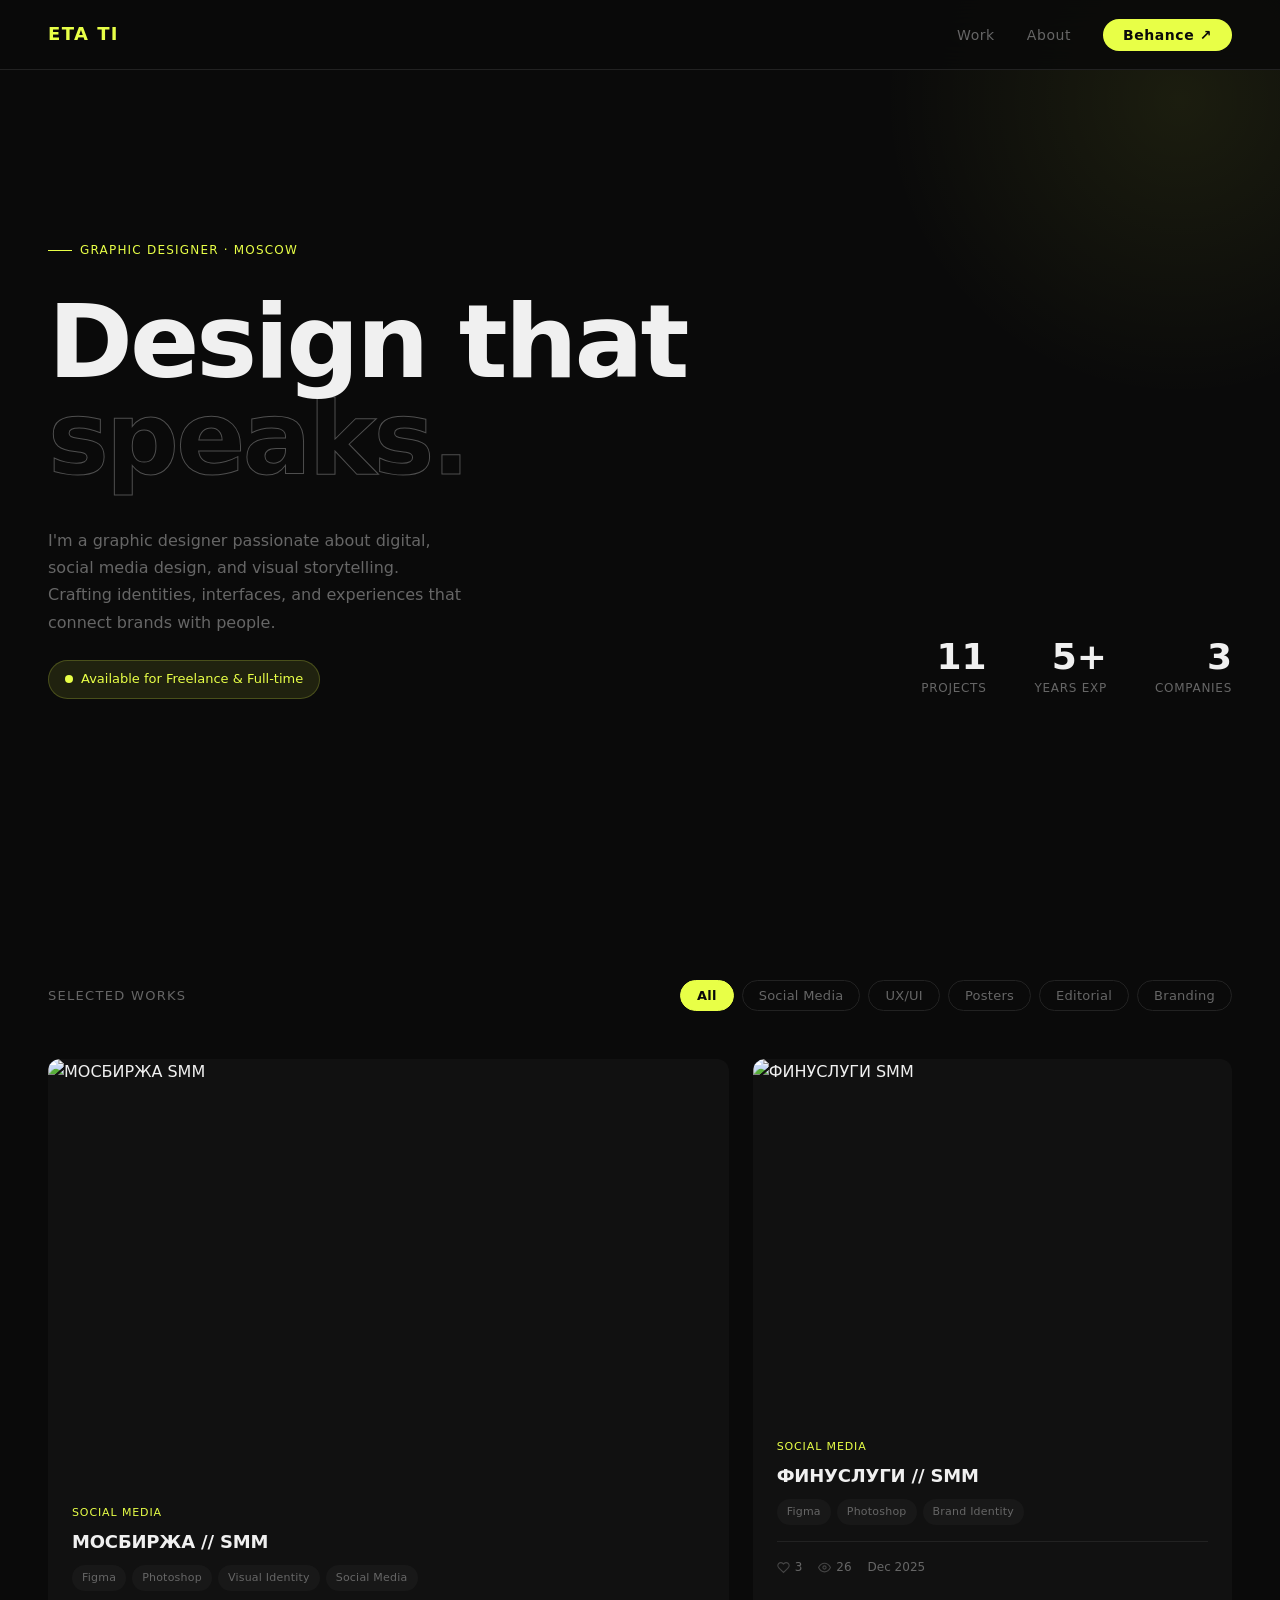
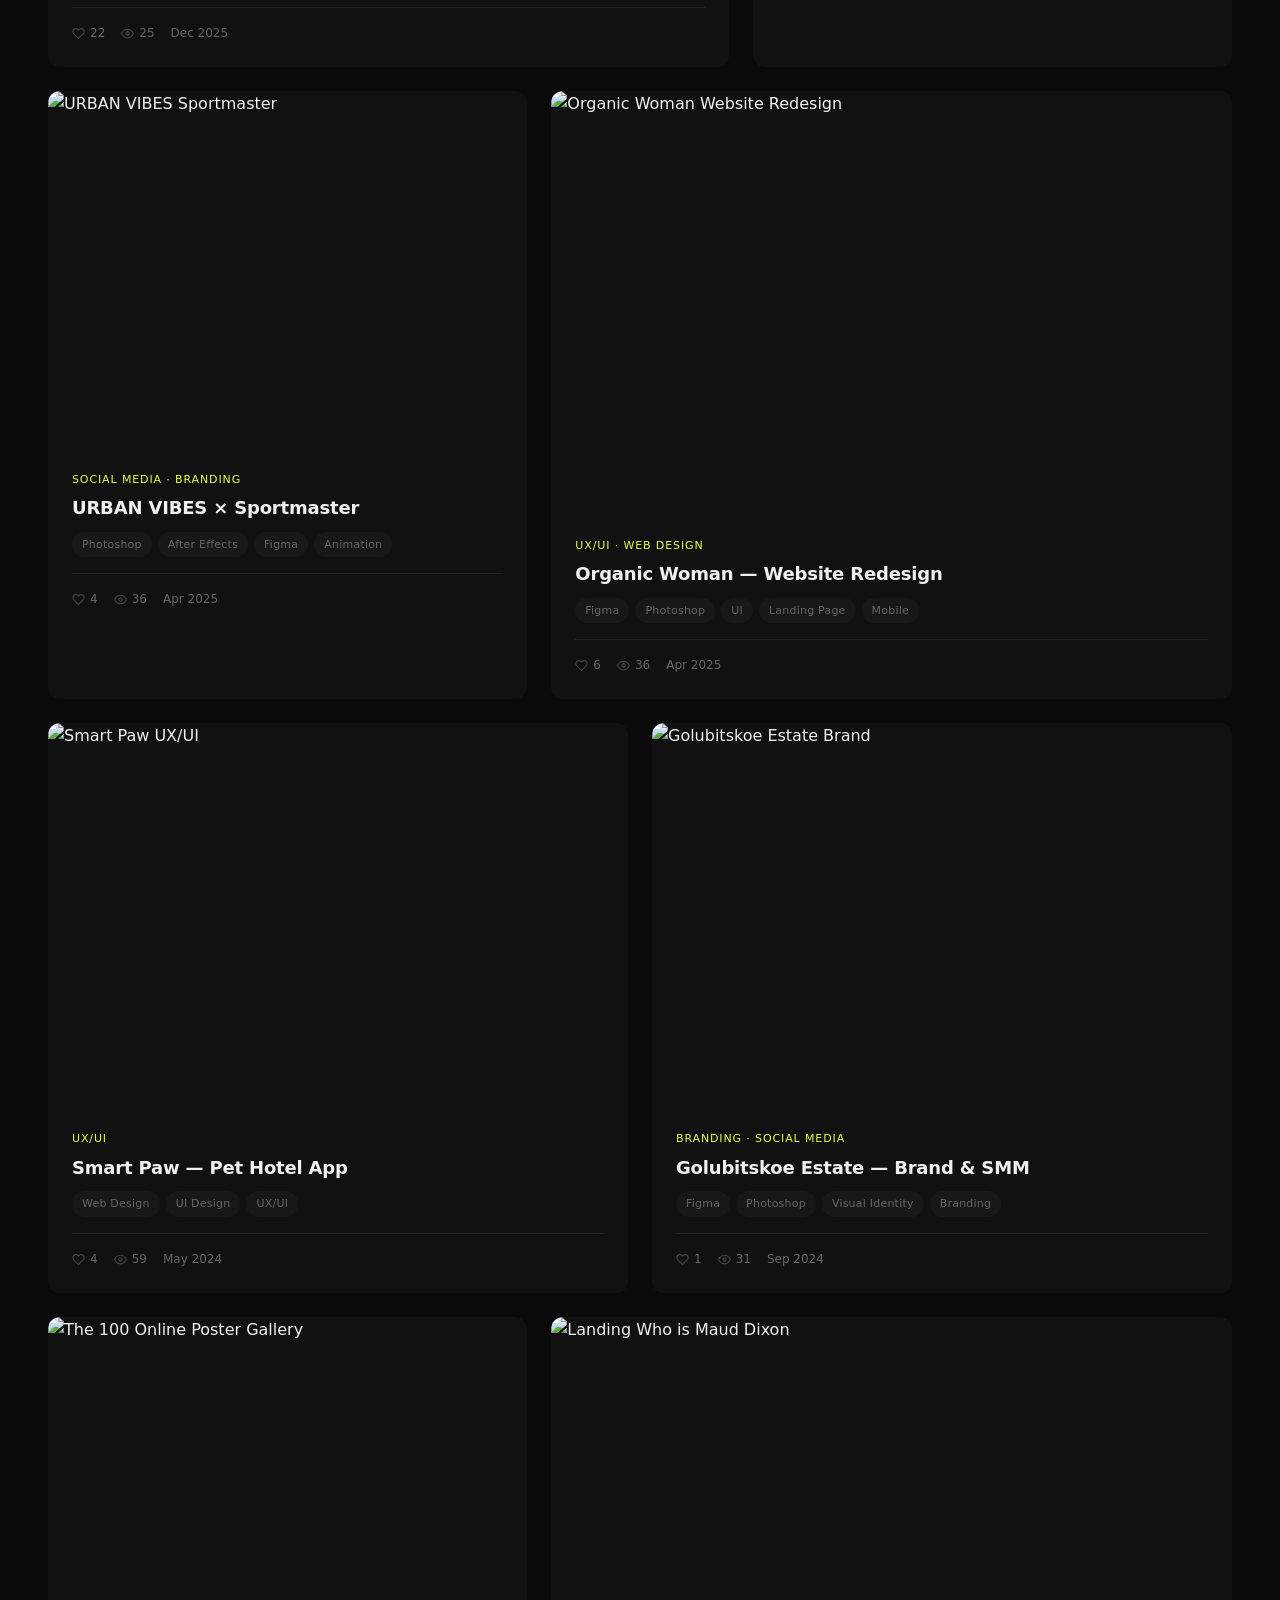
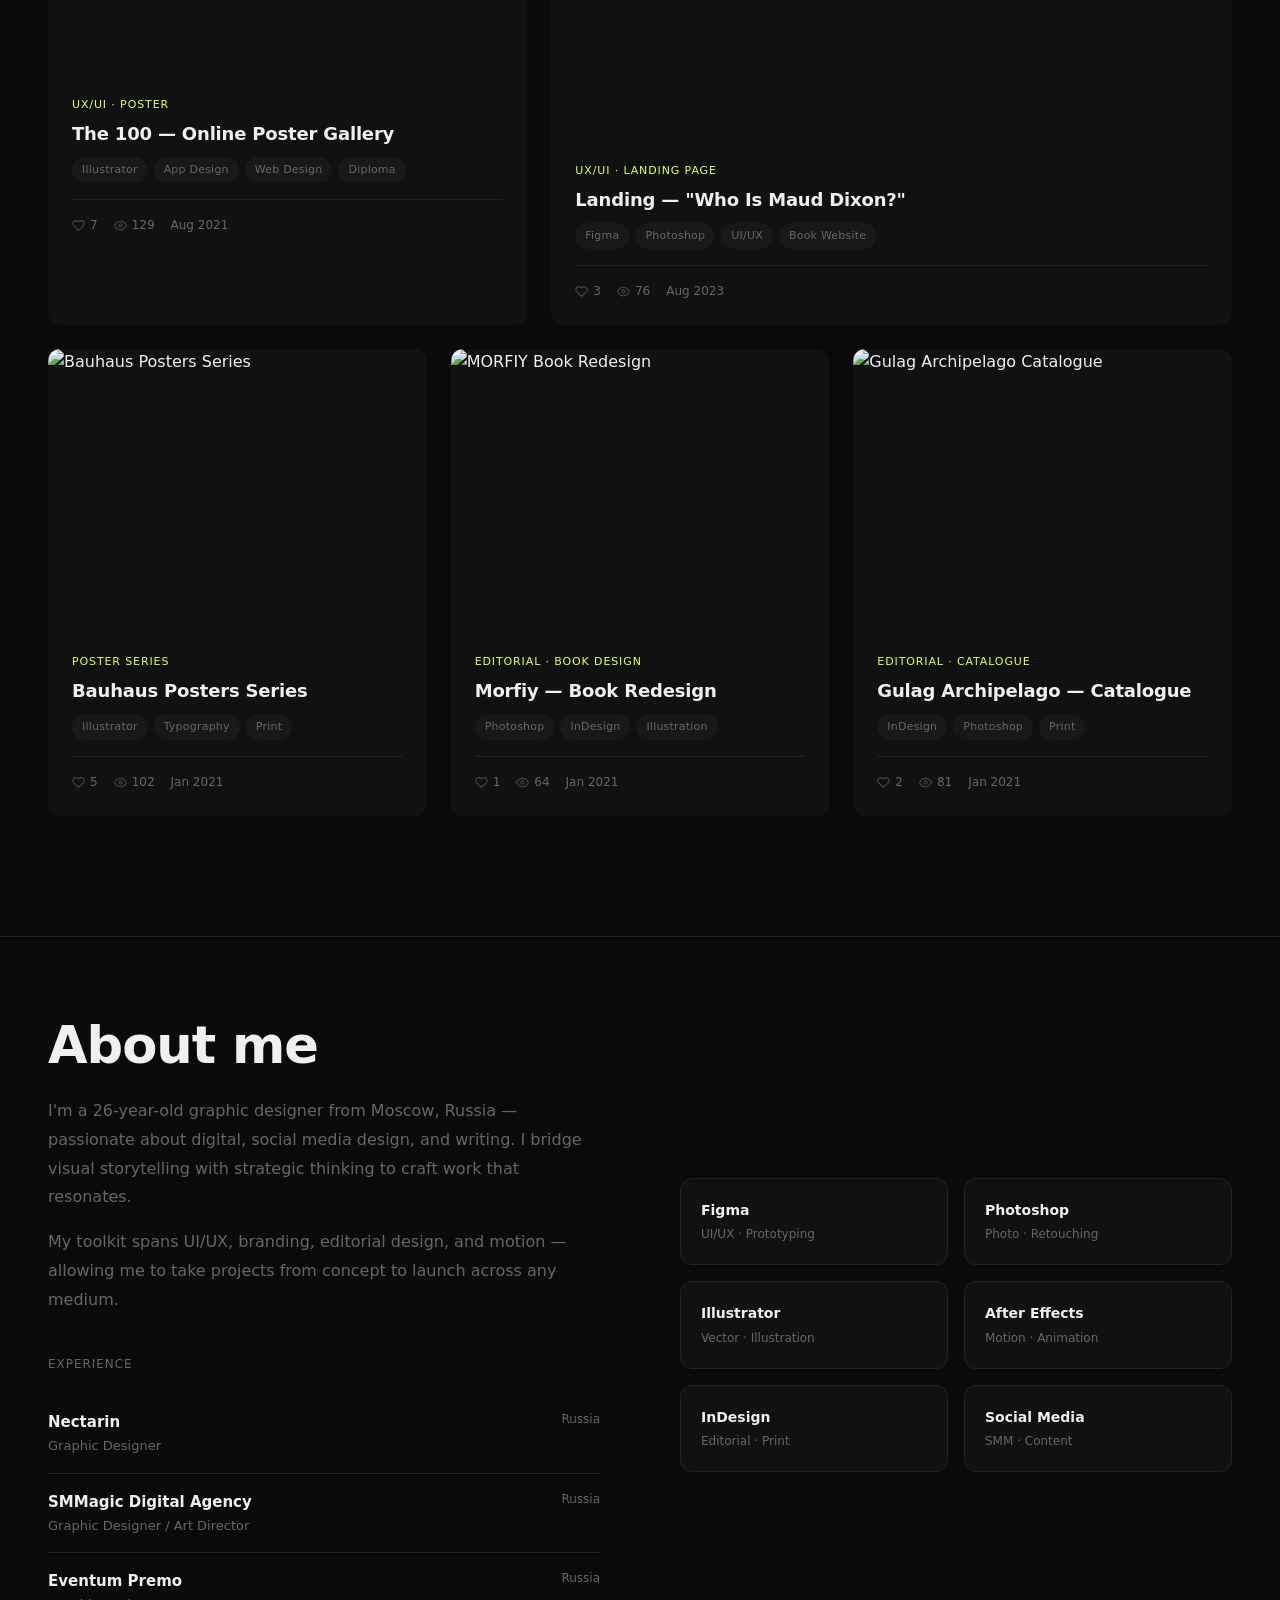
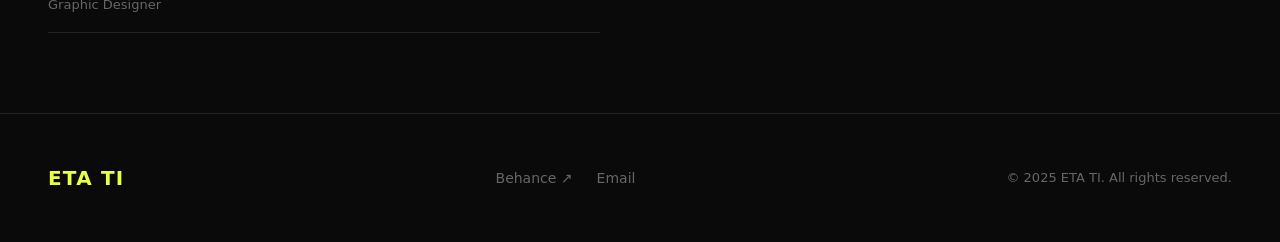
==== index.html @ d4fc0f7c "done" ====
<!DOCTYPE html>
<html lang="en">
<head>
  <meta charset="UTF-8" />
  <meta name="viewport" content="width=device-width, initial-scale=1.0" />
  <title>ETA TI — Graphic Designer</title>
  <style>
    *, *::before, *::after { box-sizing: border-box; margin: 0; padding: 0; }

    :root {
      --bg: #0a0a0a;
      --surface: #111111;
      --surface2: #181818;
      --border: #222222;
      --accent: #e8ff47;
      --text: #f0f0f0;
      --muted: #666666;
      --radius: 12px;
      --gap: 24px;
    }

    html { scroll-behavior: smooth; }

    body {
      background: var(--bg);
      color: var(--text);
      font-family: 'Inter', system-ui, -apple-system, sans-serif;
      line-height: 1.6;
      overflow-x: hidden;
    }

    /* ── NAV ── */
    nav {
      position: fixed;
      top: 0; left: 0; right: 0;
      z-index: 100;
      display: flex;
      align-items: center;
      justify-content: space-between;
      padding: 20px 48px;
      background: rgba(10, 10, 10, 0.85);
      backdrop-filter: blur(16px);
      border-bottom: 1px solid var(--border);
    }

    .nav-logo {
      font-size: 18px;
      font-weight: 700;
      letter-spacing: 0.08em;
      color: var(--accent);
      text-decoration: none;
    }

    .nav-links {
      display: flex;
      gap: 32px;
      list-style: none;
    }

    .nav-links a {
      color: var(--muted);
      text-decoration: none;
      font-size: 14px;
      letter-spacing: 0.04em;
      transition: color 0.2s;
    }
    .nav-links a:hover { color: var(--text); }

    .nav-cta {
      background: var(--accent);
      color: #0a0a0a !important;
      padding: 8px 20px;
      border-radius: 100px;
      font-weight: 600 !important;
    }
    .nav-cta:hover { opacity: 0.85; }

    /* ── HERO ── */
    .hero {
      min-height: 100vh;
      display: flex;
      flex-direction: column;
      justify-content: center;
      padding: 120px 48px 80px;
      position: relative;
      overflow: hidden;
    }

    .hero::before {
      content: '';
      position: absolute;
      top: -200px; right: -200px;
      width: 600px; height: 600px;
      background: radial-gradient(circle, rgba(232,255,71,0.08) 0%, transparent 70%);
      pointer-events: none;
    }

    .hero-tag {
      display: inline-flex;
      align-items: center;
      gap: 8px;
      font-size: 12px;
      letter-spacing: 0.1em;
      text-transform: uppercase;
      color: var(--accent);
      margin-bottom: 32px;
    }

    .hero-tag::before {
      content: '';
      display: block;
      width: 24px; height: 1px;
      background: var(--accent);
    }

    .hero h1 {
      font-size: clamp(56px, 8vw, 120px);
      font-weight: 800;
      line-height: 0.95;
      letter-spacing: -0.03em;
      max-width: 900px;
      margin-bottom: 40px;
    }

    .hero h1 em {
      font-style: normal;
      color: transparent;
      -webkit-text-stroke: 1px rgba(240,240,240,0.3);
    }

    .hero-bottom {
      display: flex;
      align-items: flex-end;
      justify-content: space-between;
      gap: 40px;
      flex-wrap: wrap;
    }

    .hero-bio {
      max-width: 420px;
      color: var(--muted);
      font-size: 16px;
      line-height: 1.7;
    }

    .hero-stats {
      display: flex;
      gap: 48px;
    }

    .stat {
      text-align: right;
    }

    .stat-number {
      font-size: 36px;
      font-weight: 700;
      color: var(--text);
      line-height: 1;
    }

    .stat-label {
      font-size: 12px;
      letter-spacing: 0.06em;
      color: var(--muted);
      text-transform: uppercase;
      margin-top: 4px;
    }

    .available-badge {
      display: inline-flex;
      align-items: center;
      gap: 8px;
      background: rgba(232,255,71,0.1);
      border: 1px solid rgba(232,255,71,0.2);
      color: var(--accent);
      font-size: 13px;
      padding: 8px 16px;
      border-radius: 100px;
      margin-top: 24px;
    }

    .available-badge::before {
      content: '';
      display: block;
      width: 8px; height: 8px;
      border-radius: 50%;
      background: var(--accent);
      animation: pulse 2s ease-in-out infinite;
    }

    @keyframes pulse {
      0%, 100% { opacity: 1; transform: scale(1); }
      50% { opacity: 0.5; transform: scale(0.8); }
    }

    /* ── WORK SECTION ── */
    .work {
      padding: 80px 48px 120px;
    }

    .section-header {
      display: flex;
      align-items: baseline;
      justify-content: space-between;
      margin-bottom: 48px;
      gap: 24px;
      flex-wrap: wrap;
    }

    .section-title {
      font-size: 13px;
      letter-spacing: 0.1em;
      text-transform: uppercase;
      color: var(--muted);
    }

    /* ── FILTERS ── */
    .filters {
      display: flex;
      gap: 8px;
      flex-wrap: wrap;
    }

    .filter-btn {
      background: none;
      border: 1px solid var(--border);
      color: var(--muted);
      font-size: 13px;
      padding: 7px 16px;
      border-radius: 100px;
      cursor: pointer;
      transition: all 0.2s;
      font-family: inherit;
      letter-spacing: 0.02em;
    }

    .filter-btn:hover {
      border-color: var(--text);
      color: var(--text);
    }

    .filter-btn.active {
      background: var(--accent);
      border-color: var(--accent);
      color: #0a0a0a;
      font-weight: 600;
    }

    /* ── GRID ── */
    .grid {
      display: grid;
      grid-template-columns: repeat(12, 1fr);
      gap: var(--gap);
    }

    .card {
      position: relative;
      border-radius: var(--radius);
      overflow: hidden;
      background: var(--surface);
      cursor: pointer;
      transition: transform 0.3s cubic-bezier(0.34, 1.56, 0.64, 1),
                  opacity 0.3s ease;
    }

    .card.hidden {
      display: none;
    }

    .card:hover { transform: translateY(-4px); }

    /* layout sizes */
    .card.large  { grid-column: span 7; }
    .card.medium { grid-column: span 5; }
    .card.half   { grid-column: span 6; }
    .card.third  { grid-column: span 4; }

    .card-image {
      position: relative;
      overflow: hidden;
      aspect-ratio: 4/3;
    }

    .card.large .card-image  { aspect-ratio: 16/10; }
    .card.medium .card-image { aspect-ratio: 4/3; }
    .card.half .card-image   { aspect-ratio: 3/2; }

    .card-image img {
      width: 100%;
      height: 100%;
      object-fit: cover;
      transition: transform 0.6s cubic-bezier(0.25, 0.46, 0.45, 0.94);
      display: block;
    }

    .card:hover .card-image img { transform: scale(1.05); }

    .card-overlay {
      position: absolute;
      inset: 0;
      background: linear-gradient(to top, rgba(0,0,0,0.85) 0%, transparent 60%);
      opacity: 0;
      transition: opacity 0.3s;
      display: flex;
      align-items: flex-end;
      padding: 24px;
    }

    .card:hover .card-overlay { opacity: 1; }

    .overlay-link {
      display: inline-flex;
      align-items: center;
      gap: 8px;
      background: var(--accent);
      color: #0a0a0a;
      font-size: 13px;
      font-weight: 600;
      padding: 10px 20px;
      border-radius: 100px;
      text-decoration: none;
      transition: transform 0.2s;
    }

    .overlay-link:hover { transform: scale(1.05); }

    .overlay-link svg {
      width: 14px; height: 14px;
    }

    .card-body {
      padding: 20px 24px 24px;
    }

    .card-category {
      font-size: 11px;
      letter-spacing: 0.08em;
      text-transform: uppercase;
      color: var(--accent);
      margin-bottom: 8px;
    }

    .card-title {
      font-size: 18px;
      font-weight: 700;
      letter-spacing: -0.01em;
      line-height: 1.3;
      margin-bottom: 12px;
    }

    .card-tags {
      display: flex;
      gap: 6px;
      flex-wrap: wrap;
    }

    .tag {
      font-size: 11px;
      color: var(--muted);
      background: var(--surface2);
      padding: 4px 10px;
      border-radius: 100px;
      letter-spacing: 0.02em;
    }

    .card-meta {
      display: flex;
      align-items: center;
      gap: 16px;
      margin-top: 16px;
      padding-top: 16px;
      border-top: 1px solid var(--border);
    }

    .meta-item {
      display: flex;
      align-items: center;
      gap: 5px;
      font-size: 12px;
      color: var(--muted);
    }

    .meta-item svg { width: 13px; height: 13px; opacity: 0.6; }

    /* ── ABOUT ── */
    .about {
      padding: 80px 48px;
      border-top: 1px solid var(--border);
      display: grid;
      grid-template-columns: 1fr 1fr;
      gap: 80px;
      align-items: center;
    }

    .about-text h2 {
      font-size: clamp(32px, 4vw, 52px);
      font-weight: 800;
      letter-spacing: -0.02em;
      line-height: 1.1;
      margin-bottom: 24px;
    }

    .about-text p {
      color: var(--muted);
      font-size: 16px;
      line-height: 1.8;
      margin-bottom: 16px;
    }

    .skills-grid {
      display: grid;
      grid-template-columns: 1fr 1fr;
      gap: 16px;
    }

    .skill-item {
      background: var(--surface);
      border: 1px solid var(--border);
      border-radius: var(--radius);
      padding: 20px;
    }

    .skill-name {
      font-size: 14px;
      font-weight: 600;
      margin-bottom: 4px;
    }

    .skill-type {
      font-size: 12px;
      color: var(--muted);
    }

    .experience {
      margin-top: 40px;
    }

    .exp-title {
      font-size: 12px;
      letter-spacing: 0.08em;
      text-transform: uppercase;
      color: var(--muted);
      margin-bottom: 20px;
    }

    .exp-item {
      display: flex;
      justify-content: space-between;
      align-items: flex-start;
      padding: 16px 0;
      border-bottom: 1px solid var(--border);
      gap: 16px;
    }

    .exp-company { font-weight: 600; font-size: 15px; }
    .exp-role { font-size: 13px; color: var(--muted); margin-top: 2px; }
    .exp-country { font-size: 12px; color: var(--muted); flex-shrink: 0; }

    /* ── FOOTER ── */
    footer {
      border-top: 1px solid var(--border);
      padding: 48px;
      display: flex;
      align-items: center;
      justify-content: space-between;
      gap: 24px;
      flex-wrap: wrap;
    }

    .footer-logo {
      font-size: 20px;
      font-weight: 700;
      color: var(--accent);
      letter-spacing: 0.06em;
    }

    .footer-links {
      display: flex;
      gap: 24px;
      flex-wrap: wrap;
    }

    .footer-links a {
      color: var(--muted);
      text-decoration: none;
      font-size: 14px;
      transition: color 0.2s;
    }
    .footer-links a:hover { color: var(--text); }

    .footer-copy {
      font-size: 13px;
      color: var(--muted);
    }

    /* ── RESPONSIVE ── */
    @media (max-width: 1024px) {
      nav { padding: 18px 28px; }
      .hero { padding: 100px 28px 60px; }
      .work { padding: 60px 28px 80px; }
      .about { padding: 60px 28px; gap: 48px; }
      footer { padding: 40px 28px; }

      .card.large  { grid-column: span 12; }
      .card.medium { grid-column: span 12; }
      .card.half   { grid-column: span 6; }
      .card.third  { grid-column: span 6; }
    }

    @media (max-width: 768px) {
      nav { padding: 16px 20px; }
      .nav-links { display: none; }
      .hero { padding: 90px 20px 48px; }
      .hero h1 { font-size: clamp(40px, 10vw, 72px); }
      .hero-stats { gap: 28px; }
      .work { padding: 48px 20px 60px; }
      .about { grid-template-columns: 1fr; gap: 40px; padding: 48px 20px; }
      footer { padding: 32px 20px; flex-direction: column; align-items: flex-start; gap: 20px; }

      .card.large, .card.medium, .card.half, .card.third { grid-column: span 12; }
    }

    /* ── SCROLL REVEAL ── */
    .reveal {
      opacity: 0;
      transform: translateY(30px);
      transition: opacity 0.7s ease, transform 0.7s ease;
    }
    .reveal.visible {
      opacity: 1;
      transform: translateY(0);
    }
  </style>
</head>
<body>

<!-- NAV -->
<nav>
  <a href="#" class="nav-logo">ETA TI</a>
  <ul class="nav-links">
    <li><a href="#work">Work</a></li>
    <li><a href="#about">About</a></li>
    <li><a href="https://www.behance.net/designeta" target="_blank" rel="noopener" class="nav-cta">Behance ↗</a></li>
  </ul>
</nav>

<!-- HERO -->
<section class="hero">
  <span class="hero-tag">Graphic Designer · Moscow</span>
  <h1>Design that<br /><em>speaks.</em></h1>
  <div class="hero-bottom">
    <div>
      <p class="hero-bio">
        I'm a graphic designer passionate about digital, social media design, and visual storytelling.
        Crafting identities, interfaces, and experiences that connect brands with people.
      </p>
      <div class="available-badge">Available for Freelance &amp; Full-time</div>
    </div>
    <div class="hero-stats">
      <div class="stat">
        <div class="stat-number">11</div>
        <div class="stat-label">Projects</div>
      </div>
      <div class="stat">
        <div class="stat-number">5+</div>
        <div class="stat-label">Years exp</div>
      </div>
      <div class="stat">
        <div class="stat-number">3</div>
        <div class="stat-label">Companies</div>
      </div>
    </div>
  </div>
</section>

<!-- WORK -->
<section class="work" id="work">
  <div class="section-header">
    <span class="section-title">Selected works</span>
    <div class="filters">
      <button class="filter-btn active" data-filter="all">All</button>
      <button class="filter-btn" data-filter="smm">Social Media</button>
      <button class="filter-btn" data-filter="uxui">UX/UI</button>
      <button class="filter-btn" data-filter="poster">Posters</button>
      <button class="filter-btn" data-filter="editorial">Editorial</button>
      <button class="filter-btn" data-filter="branding">Branding</button>
    </div>
  </div>

  <div class="grid">

    <!-- 1. МОСБИРЖА — large -->
    <div class="card large reveal" data-cat="smm">
      <div class="card-image">
        <img
          src="https://mir-s3-cdn-cf.behance.net/projects/404/f844ce240266983.Y3JvcCwyMDcxLDE2MjAsNDA1LDA.png"
          alt="МОСБИРЖА SMM"
          loading="lazy"
        />
        <div class="card-overlay">
          <a class="overlay-link" href="https://www.behance.net/gallery/240266983/mosbirzha-smm" target="_blank" rel="noopener">
            View project
            <svg viewBox="0 0 24 24" fill="none" stroke="currentColor" stroke-width="2"><path d="M7 17L17 7M17 7H7M17 7v10"/></svg>
          </a>
        </div>
      </div>
      <div class="card-body">
        <div class="card-category">Social Media</div>
        <div class="card-title">МОСБИРЖА // SMM</div>
        <div class="card-tags">
          <span class="tag">Figma</span>
          <span class="tag">Photoshop</span>
          <span class="tag">Visual Identity</span>
          <span class="tag">Social Media</span>
        </div>
        <div class="card-meta">
          <span class="meta-item">
            <svg viewBox="0 0 24 24" fill="none" stroke="currentColor" stroke-width="2"><path d="M20.84 4.61a5.5 5.5 0 00-7.78 0L12 5.67l-1.06-1.06a5.5 5.5 0 00-7.78 7.78l1.06 1.06L12 21.23l7.78-7.78 1.06-1.06a5.5 5.5 0 000-7.78z"/></svg>
            22
          </span>
          <span class="meta-item">
            <svg viewBox="0 0 24 24" fill="none" stroke="currentColor" stroke-width="2"><path d="M1 12s4-8 11-8 11 8 11 8-4 8-11 8-11-8-11-8z"/><circle cx="12" cy="12" r="3"/></svg>
            25
          </span>
          <span class="meta-item">Dec 2025</span>
        </div>
      </div>
    </div>

    <!-- 2. ФИНУСЛУГИ — medium -->
    <div class="card medium reveal" data-cat="smm">
      <div class="card-image">
        <img
          src="https://mir-s3-cdn-cf.behance.net/projects/404/53f7fb240267209.Y3JvcCwyMDcxLDE2MjAsNDA1LDA.png"
          alt="ФИНУСЛУГИ SMM"
          loading="lazy"
        />
        <div class="card-overlay">
          <a class="overlay-link" href="https://www.behance.net/gallery/240267209/finuslugi-smm" target="_blank" rel="noopener">
            View project
            <svg viewBox="0 0 24 24" fill="none" stroke="currentColor" stroke-width="2"><path d="M7 17L17 7M17 7H7M17 7v10"/></svg>
          </a>
        </div>
      </div>
      <div class="card-body">
        <div class="card-category">Social Media</div>
        <div class="card-title">ФИНУСЛУГИ // SMM</div>
        <div class="card-tags">
          <span class="tag">Figma</span>
          <span class="tag">Photoshop</span>
          <span class="tag">Brand Identity</span>
        </div>
        <div class="card-meta">
          <span class="meta-item">
            <svg viewBox="0 0 24 24" fill="none" stroke="currentColor" stroke-width="2"><path d="M20.84 4.61a5.5 5.5 0 00-7.78 0L12 5.67l-1.06-1.06a5.5 5.5 0 00-7.78 7.78l1.06 1.06L12 21.23l7.78-7.78 1.06-1.06a5.5 5.5 0 000-7.78z"/></svg>
            3
          </span>
          <span class="meta-item">
            <svg viewBox="0 0 24 24" fill="none" stroke="currentColor" stroke-width="2"><path d="M1 12s4-8 11-8 11 8 11 8-4 8-11 8-11-8-11-8z"/><circle cx="12" cy="12" r="3"/></svg>
            26
          </span>
          <span class="meta-item">Dec 2025</span>
        </div>
      </div>
    </div>

    <!-- 3. URBAN VIBES — medium -->
    <div class="card medium reveal" data-cat="smm branding">
      <div class="card-image">
        <img
          src="https://mir-s3-cdn-cf.behance.net/projects/404/fe6454223905723.Y3JvcCwxOTg5LDE1NTUsMzEwLDU5.png"
          alt="URBAN VIBES Sportmaster"
          loading="lazy"
        />
        <div class="card-overlay">
          <a class="overlay-link" href="https://www.behance.net/gallery/223905723/URBAN-VIBES-Sportmaster-social-media-posters" target="_blank" rel="noopener">
            View project
            <svg viewBox="0 0 24 24" fill="none" stroke="currentColor" stroke-width="2"><path d="M7 17L17 7M17 7H7M17 7v10"/></svg>
          </a>
        </div>
      </div>
      <div class="card-body">
        <div class="card-category">Social Media · Branding</div>
        <div class="card-title">URBAN VIBES × Sportmaster</div>
        <div class="card-tags">
          <span class="tag">Photoshop</span>
          <span class="tag">After Effects</span>
          <span class="tag">Figma</span>
          <span class="tag">Animation</span>
        </div>
        <div class="card-meta">
          <span class="meta-item">
            <svg viewBox="0 0 24 24" fill="none" stroke="currentColor" stroke-width="2"><path d="M20.84 4.61a5.5 5.5 0 00-7.78 0L12 5.67l-1.06-1.06a5.5 5.5 0 00-7.78 7.78l1.06 1.06L12 21.23l7.78-7.78 1.06-1.06a5.5 5.5 0 000-7.78z"/></svg>
            4
          </span>
          <span class="meta-item">
            <svg viewBox="0 0 24 24" fill="none" stroke="currentColor" stroke-width="2"><path d="M1 12s4-8 11-8 11 8 11 8-4 8-11 8-11-8-11-8z"/><circle cx="12" cy="12" r="3"/></svg>
            36
          </span>
          <span class="meta-item">Apr 2025</span>
        </div>
      </div>
    </div>

    <!-- 4. Organic Woman — large -->
    <div class="card large reveal" data-cat="uxui">
      <div class="card-image">
        <img
          src="https://mir-s3-cdn-cf.behance.net/projects/404/ff2f30223369369.Y3JvcCwxOTg5LDE1NTUsNDQzLDM0.png"
          alt="Organic Woman Website Redesign"
          loading="lazy"
        />
        <div class="card-overlay">
          <a class="overlay-link" href="https://www.behance.net/gallery/223369369/Organic-woman-website-redesign" target="_blank" rel="noopener">
            View project
            <svg viewBox="0 0 24 24" fill="none" stroke="currentColor" stroke-width="2"><path d="M7 17L17 7M17 7H7M17 7v10"/></svg>
          </a>
        </div>
      </div>
      <div class="card-body">
        <div class="card-category">UX/UI · Web Design</div>
        <div class="card-title">Organic Woman — Website Redesign</div>
        <div class="card-tags">
          <span class="tag">Figma</span>
          <span class="tag">Photoshop</span>
          <span class="tag">UI</span>
          <span class="tag">Landing Page</span>
          <span class="tag">Mobile</span>
        </div>
        <div class="card-meta">
          <span class="meta-item">
            <svg viewBox="0 0 24 24" fill="none" stroke="currentColor" stroke-width="2"><path d="M20.84 4.61a5.5 5.5 0 00-7.78 0L12 5.67l-1.06-1.06a5.5 5.5 0 00-7.78 7.78l1.06 1.06L12 21.23l7.78-7.78 1.06-1.06a5.5 5.5 0 000-7.78z"/></svg>
            6
          </span>
          <span class="meta-item">
            <svg viewBox="0 0 24 24" fill="none" stroke="currentColor" stroke-width="2"><path d="M1 12s4-8 11-8 11 8 11 8-4 8-11 8-11-8-11-8z"/><circle cx="12" cy="12" r="3"/></svg>
            36
          </span>
          <span class="meta-item">Apr 2025</span>
        </div>
      </div>
    </div>

    <!-- 5. Smart Paw — half -->
    <div class="card half reveal" data-cat="uxui">
      <div class="card-image">
        <img
          src="https://mir-s3-cdn-cf.behance.net/projects/404/16d6bf199255299.Y3JvcCwzMzE1LDI1OTMsMTE0MCw1NTg.jpg"
          alt="Smart Paw UX/UI"
          loading="lazy"
        />
        <div class="card-overlay">
          <a class="overlay-link" href="https://www.behance.net/gallery/199255299/gostinica-dlja-koshek-i-sobak-Smart-Paw-UXUI" target="_blank" rel="noopener">
            View project
            <svg viewBox="0 0 24 24" fill="none" stroke="currentColor" stroke-width="2"><path d="M7 17L17 7M17 7H7M17 7v10"/></svg>
          </a>
        </div>
      </div>
      <div class="card-body">
        <div class="card-category">UX/UI</div>
        <div class="card-title">Smart Paw — Pet Hotel App</div>
        <div class="card-tags">
          <span class="tag">Web Design</span>
          <span class="tag">UI Design</span>
          <span class="tag">UX/UI</span>
        </div>
        <div class="card-meta">
          <span class="meta-item">
            <svg viewBox="0 0 24 24" fill="none" stroke="currentColor" stroke-width="2"><path d="M20.84 4.61a5.5 5.5 0 00-7.78 0L12 5.67l-1.06-1.06a5.5 5.5 0 00-7.78 7.78l1.06 1.06L12 21.23l7.78-7.78 1.06-1.06a5.5 5.5 0 000-7.78z"/></svg>
            4
          </span>
          <span class="meta-item">
            <svg viewBox="0 0 24 24" fill="none" stroke="currentColor" stroke-width="2"><path d="M1 12s4-8 11-8 11 8 11 8-4 8-11 8-11-8-11-8z"/><circle cx="12" cy="12" r="3"/></svg>
            59
          </span>
          <span class="meta-item">May 2024</span>
        </div>
      </div>
    </div>

    <!-- 6. Golubitskoe — half -->
    <div class="card half reveal" data-cat="branding smm">
      <div class="card-image">
        <img
          src="https://mir-s3-cdn-cf.behance.net/projects/404/080fbf206957577.Y3JvcCwzMzE1LDI1OTMsMTE0MCw1NTg.jpg"
          alt="Golubitskoe Estate Brand"
          loading="lazy"
        />
        <div class="card-overlay">
          <a class="overlay-link" href="https://www.behance.net/gallery/206957577/Golubitskoe-estate-brand-and-social-media" target="_blank" rel="noopener">
            View project
            <svg viewBox="0 0 24 24" fill="none" stroke="currentColor" stroke-width="2"><path d="M7 17L17 7M17 7H7M17 7v10"/></svg>
          </a>
        </div>
      </div>
      <div class="card-body">
        <div class="card-category">Branding · Social Media</div>
        <div class="card-title">Golubitskoe Estate — Brand &amp; SMM</div>
        <div class="card-tags">
          <span class="tag">Figma</span>
          <span class="tag">Photoshop</span>
          <span class="tag">Visual Identity</span>
          <span class="tag">Branding</span>
        </div>
        <div class="card-meta">
          <span class="meta-item">
            <svg viewBox="0 0 24 24" fill="none" stroke="currentColor" stroke-width="2"><path d="M20.84 4.61a5.5 5.5 0 00-7.78 0L12 5.67l-1.06-1.06a5.5 5.5 0 00-7.78 7.78l1.06 1.06L12 21.23l7.78-7.78 1.06-1.06a5.5 5.5 0 000-7.78z"/></svg>
            1
          </span>
          <span class="meta-item">
            <svg viewBox="0 0 24 24" fill="none" stroke="currentColor" stroke-width="2"><path d="M1 12s4-8 11-8 11 8 11 8-4 8-11 8-11-8-11-8z"/><circle cx="12" cy="12" r="3"/></svg>
            31
          </span>
          <span class="meta-item">Sep 2024</span>
        </div>
      </div>
    </div>

    <!-- 7. The 100 — medium -->
    <div class="card medium reveal" data-cat="uxui poster">
      <div class="card-image">
        <img
          src="https://mir-s3-cdn-cf.behance.net/projects/404/5b13da125204305.Y3JvcCwxMzgwLDEwODAsMjUyLDA.jpg"
          alt="The 100 Online Poster Gallery"
          loading="lazy"
        />
        <div class="card-overlay">
          <a class="overlay-link" href="https://www.behance.net/gallery/125204305/The-100-Online-poster-gallery" target="_blank" rel="noopener">
            View project
            <svg viewBox="0 0 24 24" fill="none" stroke="currentColor" stroke-width="2"><path d="M7 17L17 7M17 7H7M17 7v10"/></svg>
          </a>
        </div>
      </div>
      <div class="card-body">
        <div class="card-category">UX/UI · Poster</div>
        <div class="card-title">The 100 — Online Poster Gallery</div>
        <div class="card-tags">
          <span class="tag">Illustrator</span>
          <span class="tag">App Design</span>
          <span class="tag">Web Design</span>
          <span class="tag">Diploma</span>
        </div>
        <div class="card-meta">
          <span class="meta-item">
            <svg viewBox="0 0 24 24" fill="none" stroke="currentColor" stroke-width="2"><path d="M20.84 4.61a5.5 5.5 0 00-7.78 0L12 5.67l-1.06-1.06a5.5 5.5 0 00-7.78 7.78l1.06 1.06L12 21.23l7.78-7.78 1.06-1.06a5.5 5.5 0 000-7.78z"/></svg>
            7
          </span>
          <span class="meta-item">
            <svg viewBox="0 0 24 24" fill="none" stroke="currentColor" stroke-width="2"><path d="M1 12s4-8 11-8 11 8 11 8-4 8-11 8-11-8-11-8z"/><circle cx="12" cy="12" r="3"/></svg>
            129
          </span>
          <span class="meta-item">Aug 2021</span>
        </div>
      </div>
    </div>

    <!-- 8. Who is Maud Dixon — large -->
    <div class="card large reveal" data-cat="uxui">
      <div class="card-image">
        <img
          src="https://mir-s3-cdn-cf.behance.net/projects/404/7cde14176763743.Y3JvcCwxNTcwLDEyMjgsMTEzNCw0NjY.jpg"
          alt="Landing Who is Maud Dixon"
          loading="lazy"
        />
        <div class="card-overlay">
          <a class="overlay-link" href="https://www.behance.net/gallery/176763743/Landing-Who-is-Maud-Dixon" target="_blank" rel="noopener">
            View project
            <svg viewBox="0 0 24 24" fill="none" stroke="currentColor" stroke-width="2"><path d="M7 17L17 7M17 7H7M17 7v10"/></svg>
          </a>
        </div>
      </div>
      <div class="card-body">
        <div class="card-category">UX/UI · Landing Page</div>
        <div class="card-title">Landing — "Who Is Maud Dixon?"</div>
        <div class="card-tags">
          <span class="tag">Figma</span>
          <span class="tag">Photoshop</span>
          <span class="tag">UI/UX</span>
          <span class="tag">Book Website</span>
        </div>
        <div class="card-meta">
          <span class="meta-item">
            <svg viewBox="0 0 24 24" fill="none" stroke="currentColor" stroke-width="2"><path d="M20.84 4.61a5.5 5.5 0 00-7.78 0L12 5.67l-1.06-1.06a5.5 5.5 0 00-7.78 7.78l1.06 1.06L12 21.23l7.78-7.78 1.06-1.06a5.5 5.5 0 000-7.78z"/></svg>
            3
          </span>
          <span class="meta-item">
            <svg viewBox="0 0 24 24" fill="none" stroke="currentColor" stroke-width="2"><path d="M1 12s4-8 11-8 11 8 11 8-4 8-11 8-11-8-11-8z"/><circle cx="12" cy="12" r="3"/></svg>
            76
          </span>
          <span class="meta-item">Aug 2023</span>
        </div>
      </div>
    </div>

    <!-- 9. BAUHAUS — third -->
    <div class="card third reveal" data-cat="poster">
      <div class="card-image">
        <img
          src="https://mir-s3-cdn-cf.behance.net/projects/404/3badae112453985.Y3JvcCwxMzgwLDEwODAsMjcwLDA.jpg"
          alt="Bauhaus Posters Series"
          loading="lazy"
        />
        <div class="card-overlay">
          <a class="overlay-link" href="https://www.behance.net/gallery/112453985/BAUHAUS-POSTERS-SERIES" target="_blank" rel="noopener">
            View project
            <svg viewBox="0 0 24 24" fill="none" stroke="currentColor" stroke-width="2"><path d="M7 17L17 7M17 7H7M17 7v10"/></svg>
          </a>
        </div>
      </div>
      <div class="card-body">
        <div class="card-category">Poster Series</div>
        <div class="card-title">Bauhaus Posters Series</div>
        <div class="card-tags">
          <span class="tag">Illustrator</span>
          <span class="tag">Typography</span>
          <span class="tag">Print</span>
        </div>
        <div class="card-meta">
          <span class="meta-item">
            <svg viewBox="0 0 24 24" fill="none" stroke="currentColor" stroke-width="2"><path d="M20.84 4.61a5.5 5.5 0 00-7.78 0L12 5.67l-1.06-1.06a5.5 5.5 0 00-7.78 7.78l1.06 1.06L12 21.23l7.78-7.78 1.06-1.06a5.5 5.5 0 000-7.78z"/></svg>
            5
          </span>
          <span class="meta-item">
            <svg viewBox="0 0 24 24" fill="none" stroke="currentColor" stroke-width="2"><path d="M1 12s4-8 11-8 11 8 11 8-4 8-11 8-11-8-11-8z"/><circle cx="12" cy="12" r="3"/></svg>
            102
          </span>
          <span class="meta-item">Jan 2021</span>
        </div>
      </div>
    </div>

    <!-- 10. MORFIY — third -->
    <div class="card third reveal" data-cat="editorial">
      <div class="card-image">
        <img
          src="https://mir-s3-cdn-cf.behance.net/projects/404/06260d110903661.Y3JvcCwxMzgwLDEwODAsMjcwLDA.jpg"
          alt="MORFIY Book Redesign"
          loading="lazy"
        />
        <div class="card-overlay">
          <a class="overlay-link" href="https://www.behance.net/gallery/110903661/MORFIY-BOOK-REDESIGN" target="_blank" rel="noopener">
            View project
            <svg viewBox="0 0 24 24" fill="none" stroke="currentColor" stroke-width="2"><path d="M7 17L17 7M17 7H7M17 7v10"/></svg>
          </a>
        </div>
      </div>
      <div class="card-body">
        <div class="card-category">Editorial · Book Design</div>
        <div class="card-title">Morfiy — Book Redesign</div>
        <div class="card-tags">
          <span class="tag">Photoshop</span>
          <span class="tag">InDesign</span>
          <span class="tag">Illustration</span>
        </div>
        <div class="card-meta">
          <span class="meta-item">
            <svg viewBox="0 0 24 24" fill="none" stroke="currentColor" stroke-width="2"><path d="M20.84 4.61a5.5 5.5 0 00-7.78 0L12 5.67l-1.06-1.06a5.5 5.5 0 00-7.78 7.78l1.06 1.06L12 21.23l7.78-7.78 1.06-1.06a5.5 5.5 0 000-7.78z"/></svg>
            1
          </span>
          <span class="meta-item">
            <svg viewBox="0 0 24 24" fill="none" stroke="currentColor" stroke-width="2"><path d="M1 12s4-8 11-8 11 8 11 8-4 8-11 8-11-8-11-8z"/><circle cx="12" cy="12" r="3"/></svg>
            64
          </span>
          <span class="meta-item">Jan 2021</span>
        </div>
      </div>
    </div>

    <!-- 11. GULAG — third -->
    <div class="card third reveal" data-cat="editorial">
      <div class="card-image">
        <img
          src="https://mir-s3-cdn-cf.behance.net/projects/404/a19205110833549.Y3JvcCwxMzgwLDEwODAsMjM5LDA.jpg"
          alt="Gulag Archipelago Catalogue"
          loading="lazy"
        />
        <div class="card-overlay">
          <a class="overlay-link" href="https://www.behance.net/gallery/110833549/GULAG-ARCHIPELAGO-CATALOGUE" target="_blank" rel="noopener">
            View project
            <svg viewBox="0 0 24 24" fill="none" stroke="currentColor" stroke-width="2"><path d="M7 17L17 7M17 7H7M17 7v10"/></svg>
          </a>
        </div>
      </div>
      <div class="card-body">
        <div class="card-category">Editorial · Catalogue</div>
        <div class="card-title">Gulag Archipelago — Catalogue</div>
        <div class="card-tags">
          <span class="tag">InDesign</span>
          <span class="tag">Photoshop</span>
          <span class="tag">Print</span>
        </div>
        <div class="card-meta">
          <span class="meta-item">
            <svg viewBox="0 0 24 24" fill="none" stroke="currentColor" stroke-width="2"><path d="M20.84 4.61a5.5 5.5 0 00-7.78 0L12 5.67l-1.06-1.06a5.5 5.5 0 00-7.78 7.78l1.06 1.06L12 21.23l7.78-7.78 1.06-1.06a5.5 5.5 0 000-7.78z"/></svg>
            2
          </span>
          <span class="meta-item">
            <svg viewBox="0 0 24 24" fill="none" stroke="currentColor" stroke-width="2"><path d="M1 12s4-8 11-8 11 8 11 8-4 8-11 8-11-8-11-8z"/><circle cx="12" cy="12" r="3"/></svg>
            81
          </span>
          <span class="meta-item">Jan 2021</span>
        </div>
      </div>
    </div>

  </div>
</section>

<!-- ABOUT -->
<section class="about" id="about">
  <div class="about-text">
    <h2>About me</h2>
    <p>I'm a 26-year-old graphic designer from Moscow, Russia — passionate about digital, social media design, and writing. I bridge visual storytelling with strategic thinking to craft work that resonates.</p>
    <p>My toolkit spans UI/UX, branding, editorial design, and motion — allowing me to take projects from concept to launch across any medium.</p>

    <div class="experience">
      <div class="exp-title">Experience</div>
      <div class="exp-item">
        <div>
          <div class="exp-company">Nectarin</div>
          <div class="exp-role">Graphic Designer</div>
        </div>
        <div class="exp-country">Russia</div>
      </div>
      <div class="exp-item">
        <div>
          <div class="exp-company">SMMagic Digital Agency</div>
          <div class="exp-role">Graphic Designer / Art Director</div>
        </div>
        <div class="exp-country">Russia</div>
      </div>
      <div class="exp-item">
        <div>
          <div class="exp-company">Eventum Premo</div>
          <div class="exp-role">Graphic Designer</div>
        </div>
        <div class="exp-country">Russia</div>
      </div>
    </div>
  </div>

  <div class="skills-grid">
    <div class="skill-item">
      <div class="skill-name">Figma</div>
      <div class="skill-type">UI/UX · Prototyping</div>
    </div>
    <div class="skill-item">
      <div class="skill-name">Photoshop</div>
      <div class="skill-type">Photo · Retouching</div>
    </div>
    <div class="skill-item">
      <div class="skill-name">Illustrator</div>
      <div class="skill-type">Vector · Illustration</div>
    </div>
    <div class="skill-item">
      <div class="skill-name">After Effects</div>
      <div class="skill-type">Motion · Animation</div>
    </div>
    <div class="skill-item">
      <div class="skill-name">InDesign</div>
      <div class="skill-type">Editorial · Print</div>
    </div>
    <div class="skill-item">
      <div class="skill-name">Social Media</div>
      <div class="skill-type">SMM · Content</div>
    </div>
  </div>
</section>

<!-- FOOTER -->
<footer>
  <div class="footer-logo">ETA TI</div>
  <div class="footer-links">
    <a href="https://www.behance.net/designeta" target="_blank" rel="noopener">Behance ↗</a>
    <a href="mailto:olaf52018@outlook.com">Email</a>
  </div>
  <div class="footer-copy">© 2025 ETA TI. All rights reserved.</div>
</footer>

<script>
  // Filter
  const filterBtns = document.querySelectorAll('.filter-btn');
  const cards = document.querySelectorAll('.card');

  filterBtns.forEach(btn => {
    btn.addEventListener('click', () => {
      filterBtns.forEach(b => b.classList.remove('active'));
      btn.classList.add('active');
      const filter = btn.dataset.filter;

      cards.forEach(card => {
        if (filter === 'all') {
          card.classList.remove('hidden');
        } else {
          const cats = card.dataset.cat || '';
          card.classList.toggle('hidden', !cats.includes(filter));
        }
      });
    });
  });

  // Scroll reveal
  const reveals = document.querySelectorAll('.reveal');
  const observer = new IntersectionObserver(entries => {
    entries.forEach((entry, i) => {
      if (entry.isIntersecting) {
        setTimeout(() => {
          entry.target.classList.add('visible');
        }, 80 * i);
        observer.unobserve(entry.target);
      }
    });
  }, { threshold: 0.1, rootMargin: '0px 0px -40px 0px' });

  reveals.forEach(el => observer.observe(el));
</script>

</body>
</html>
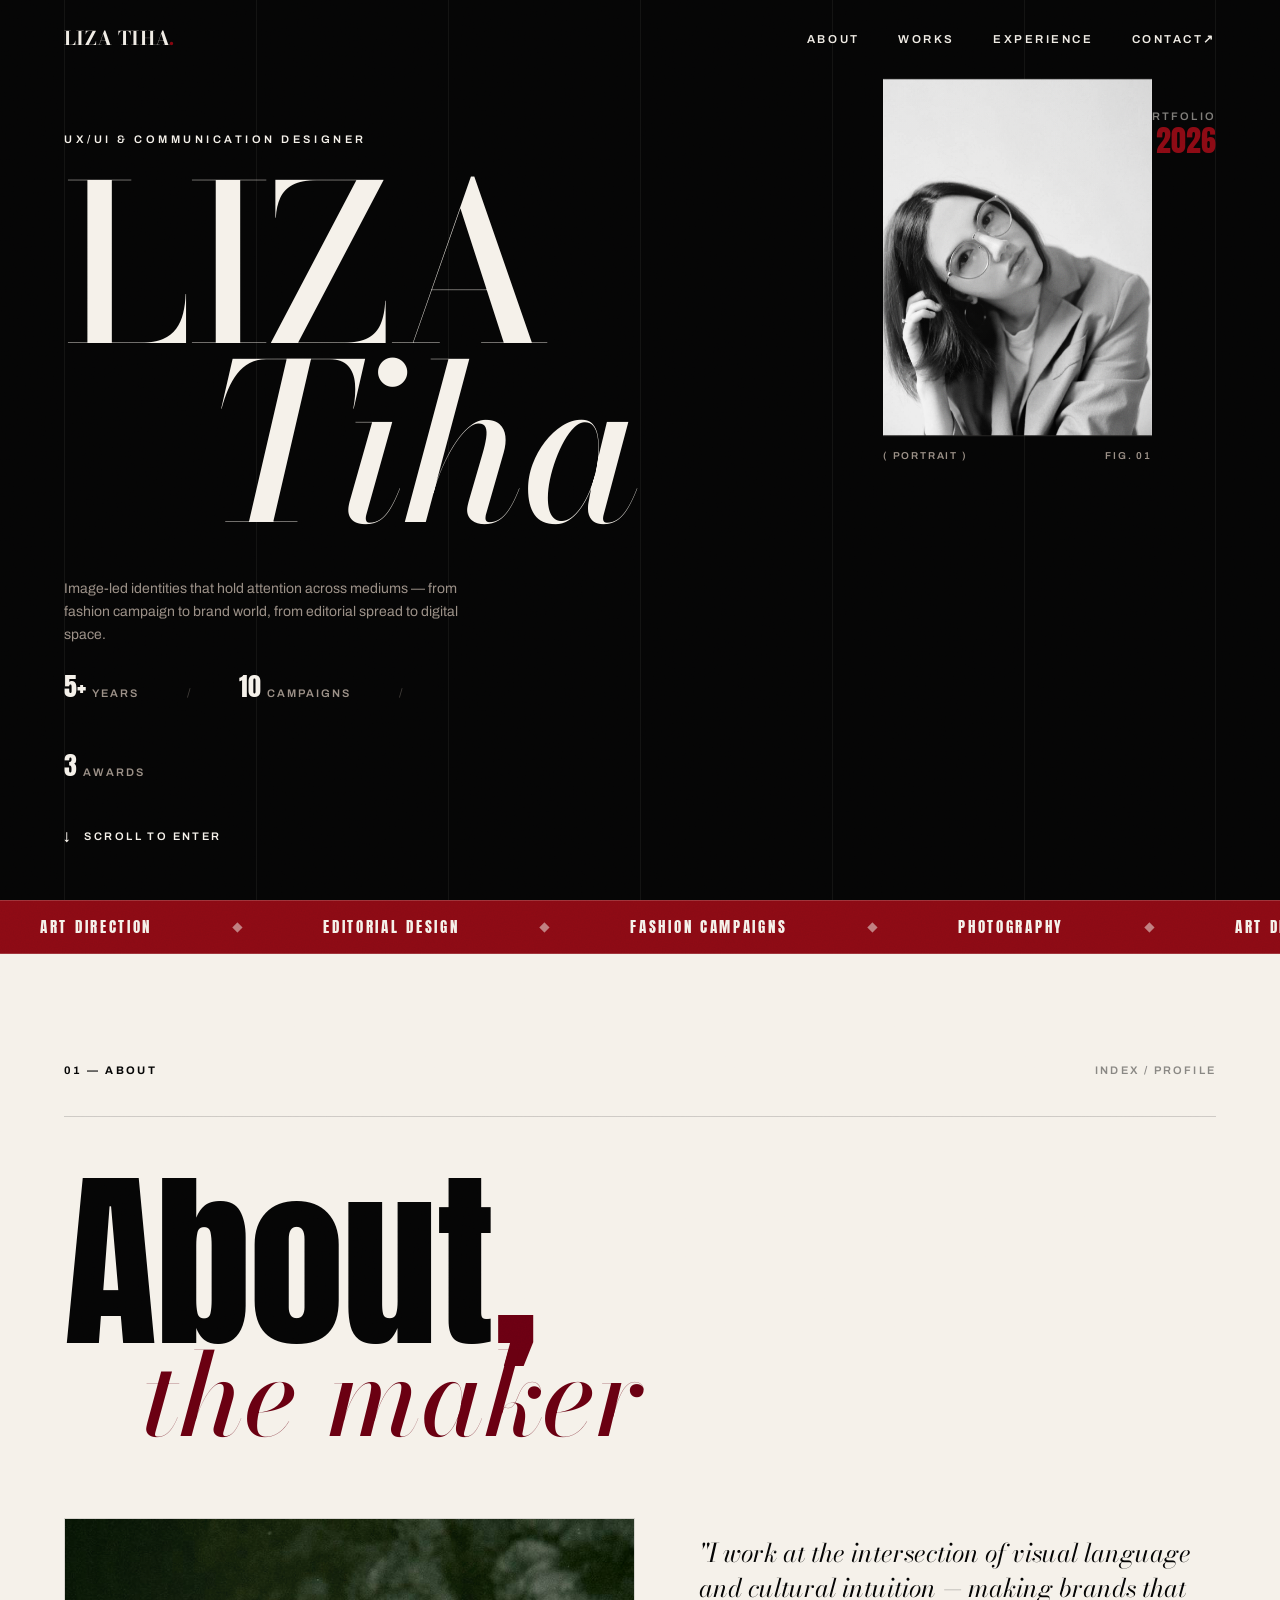
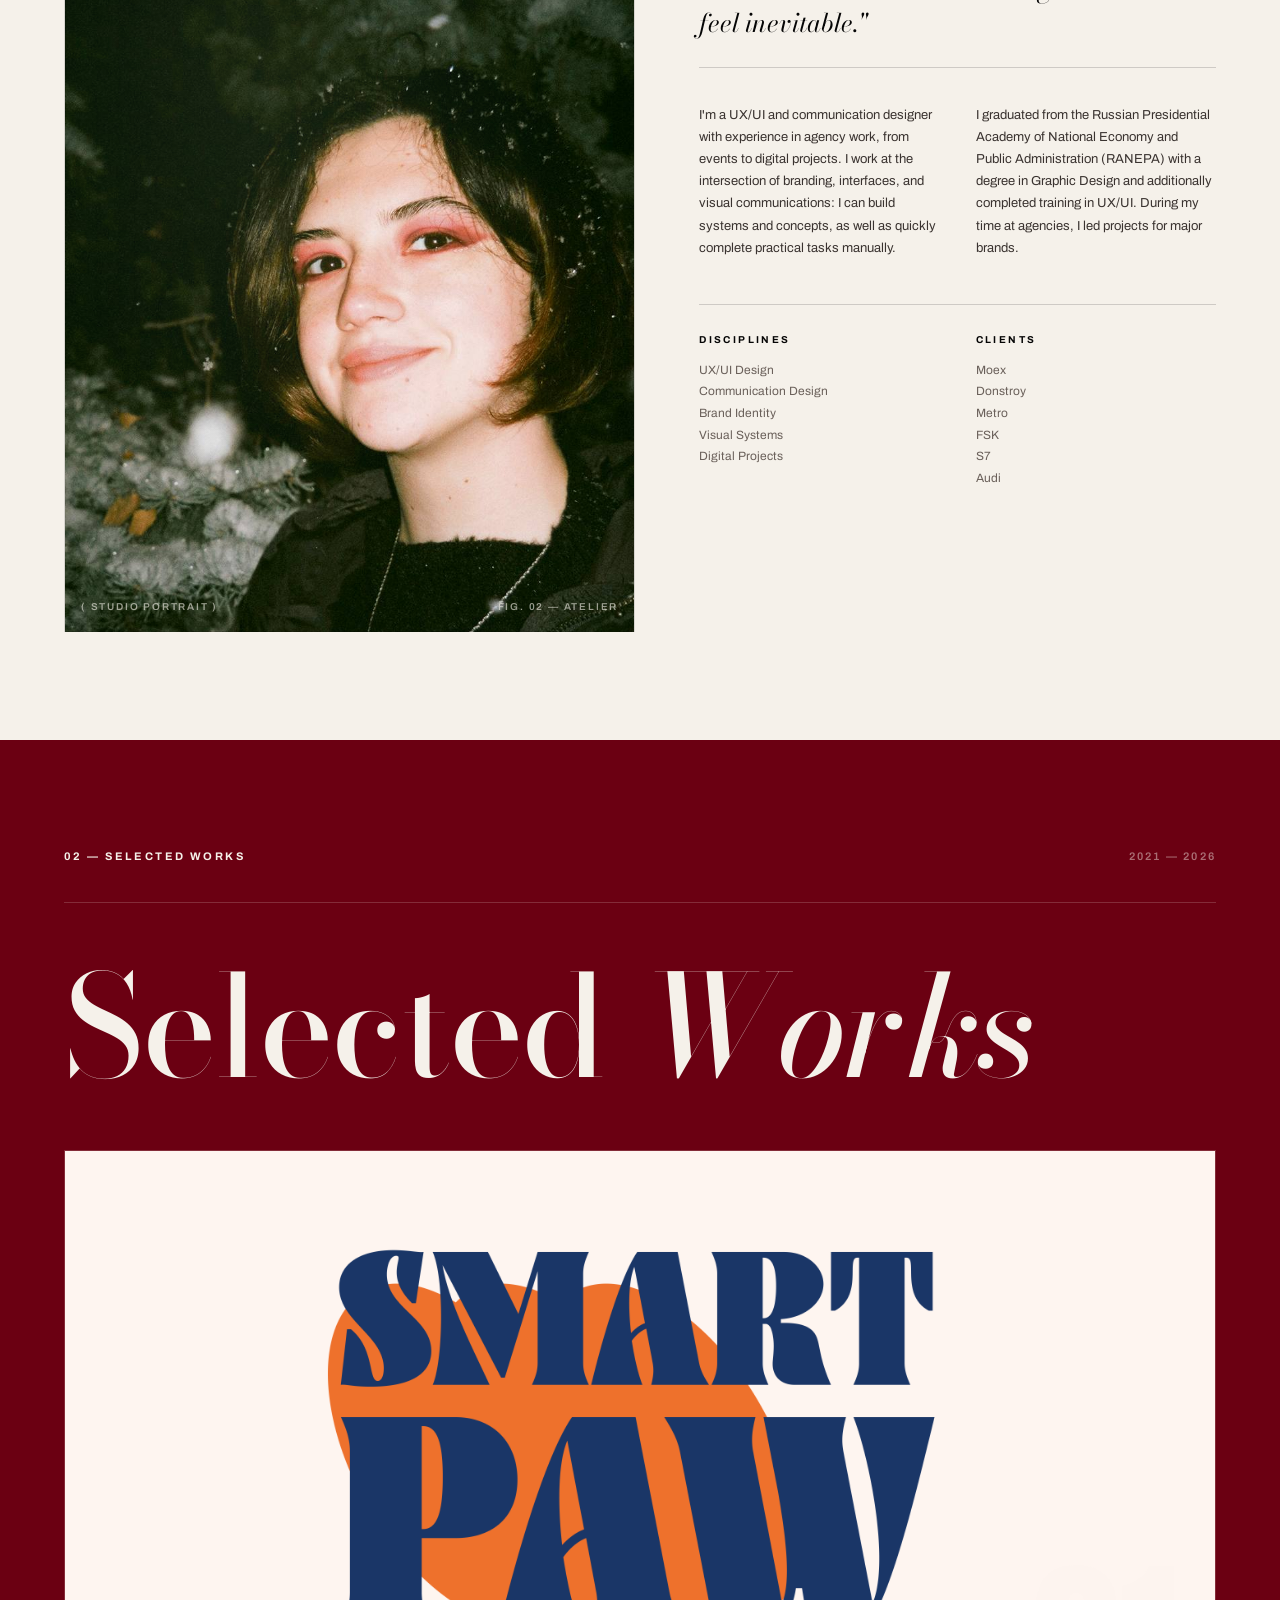
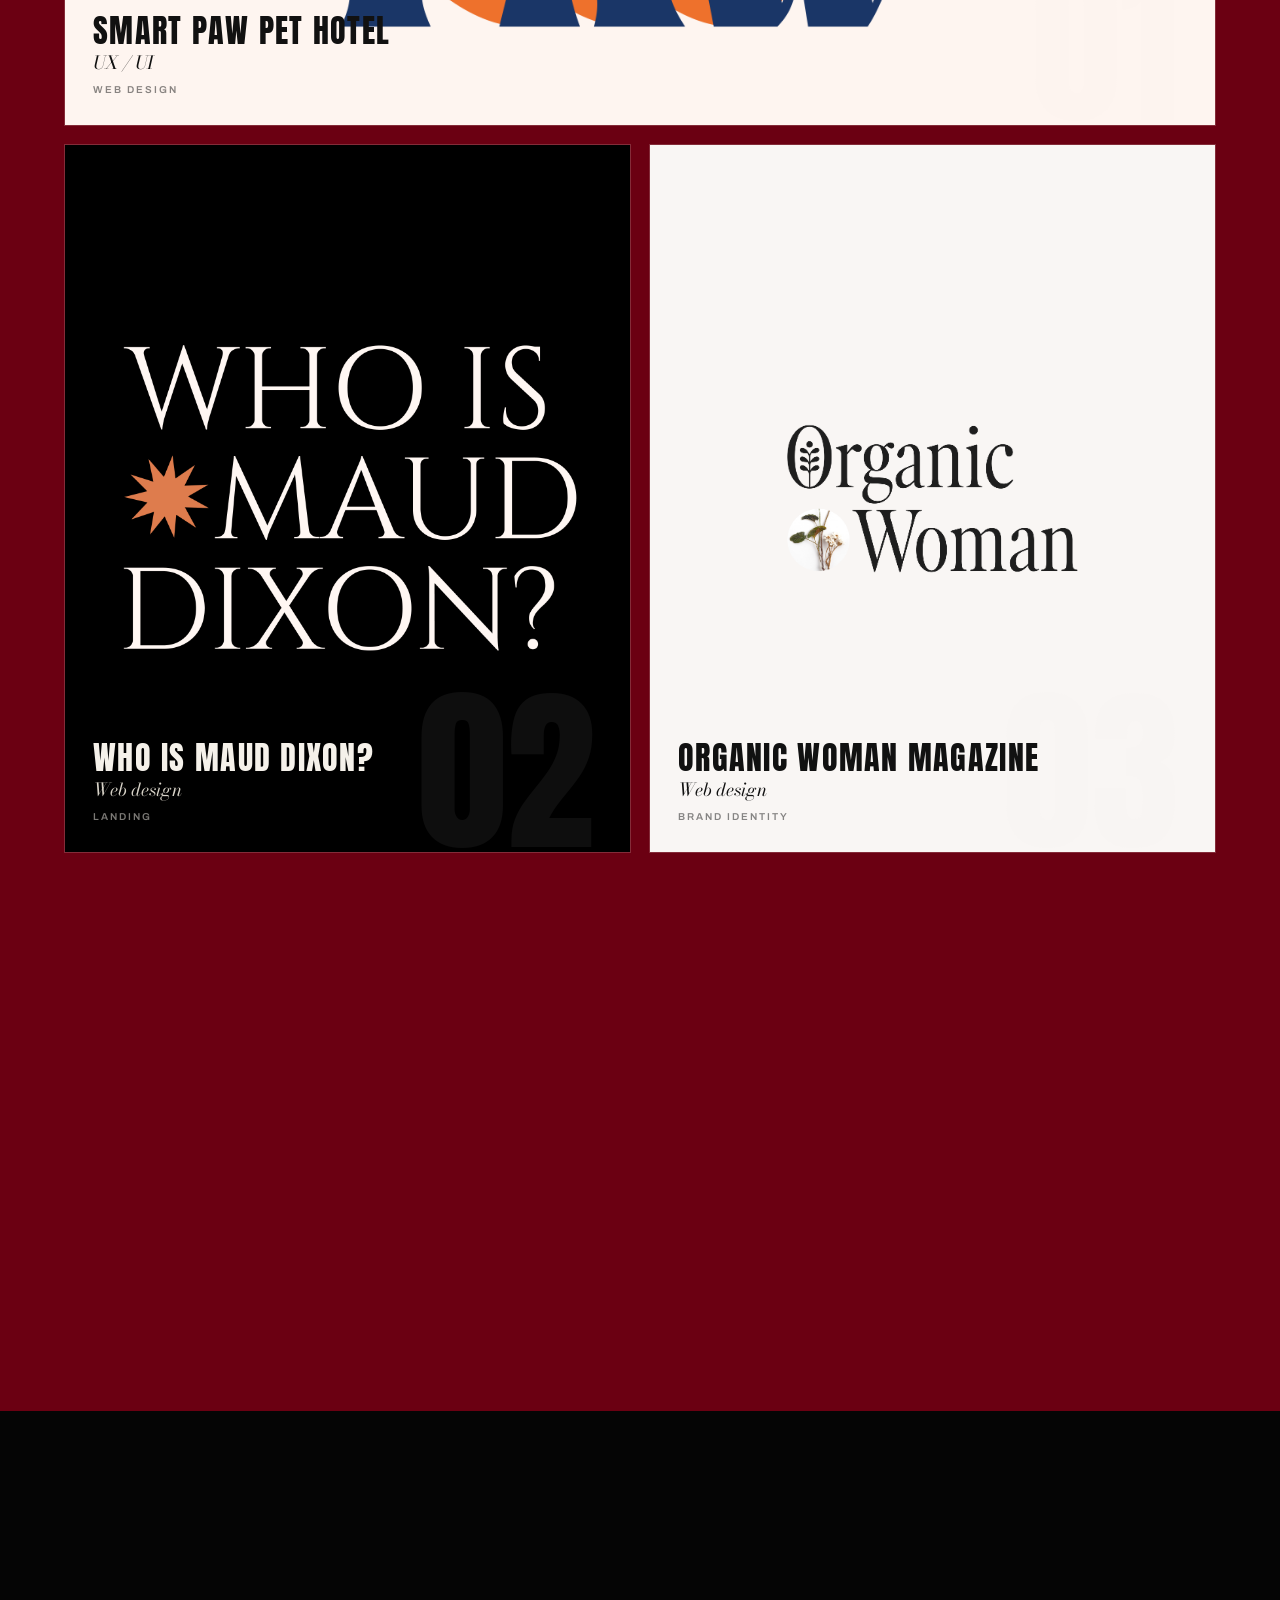
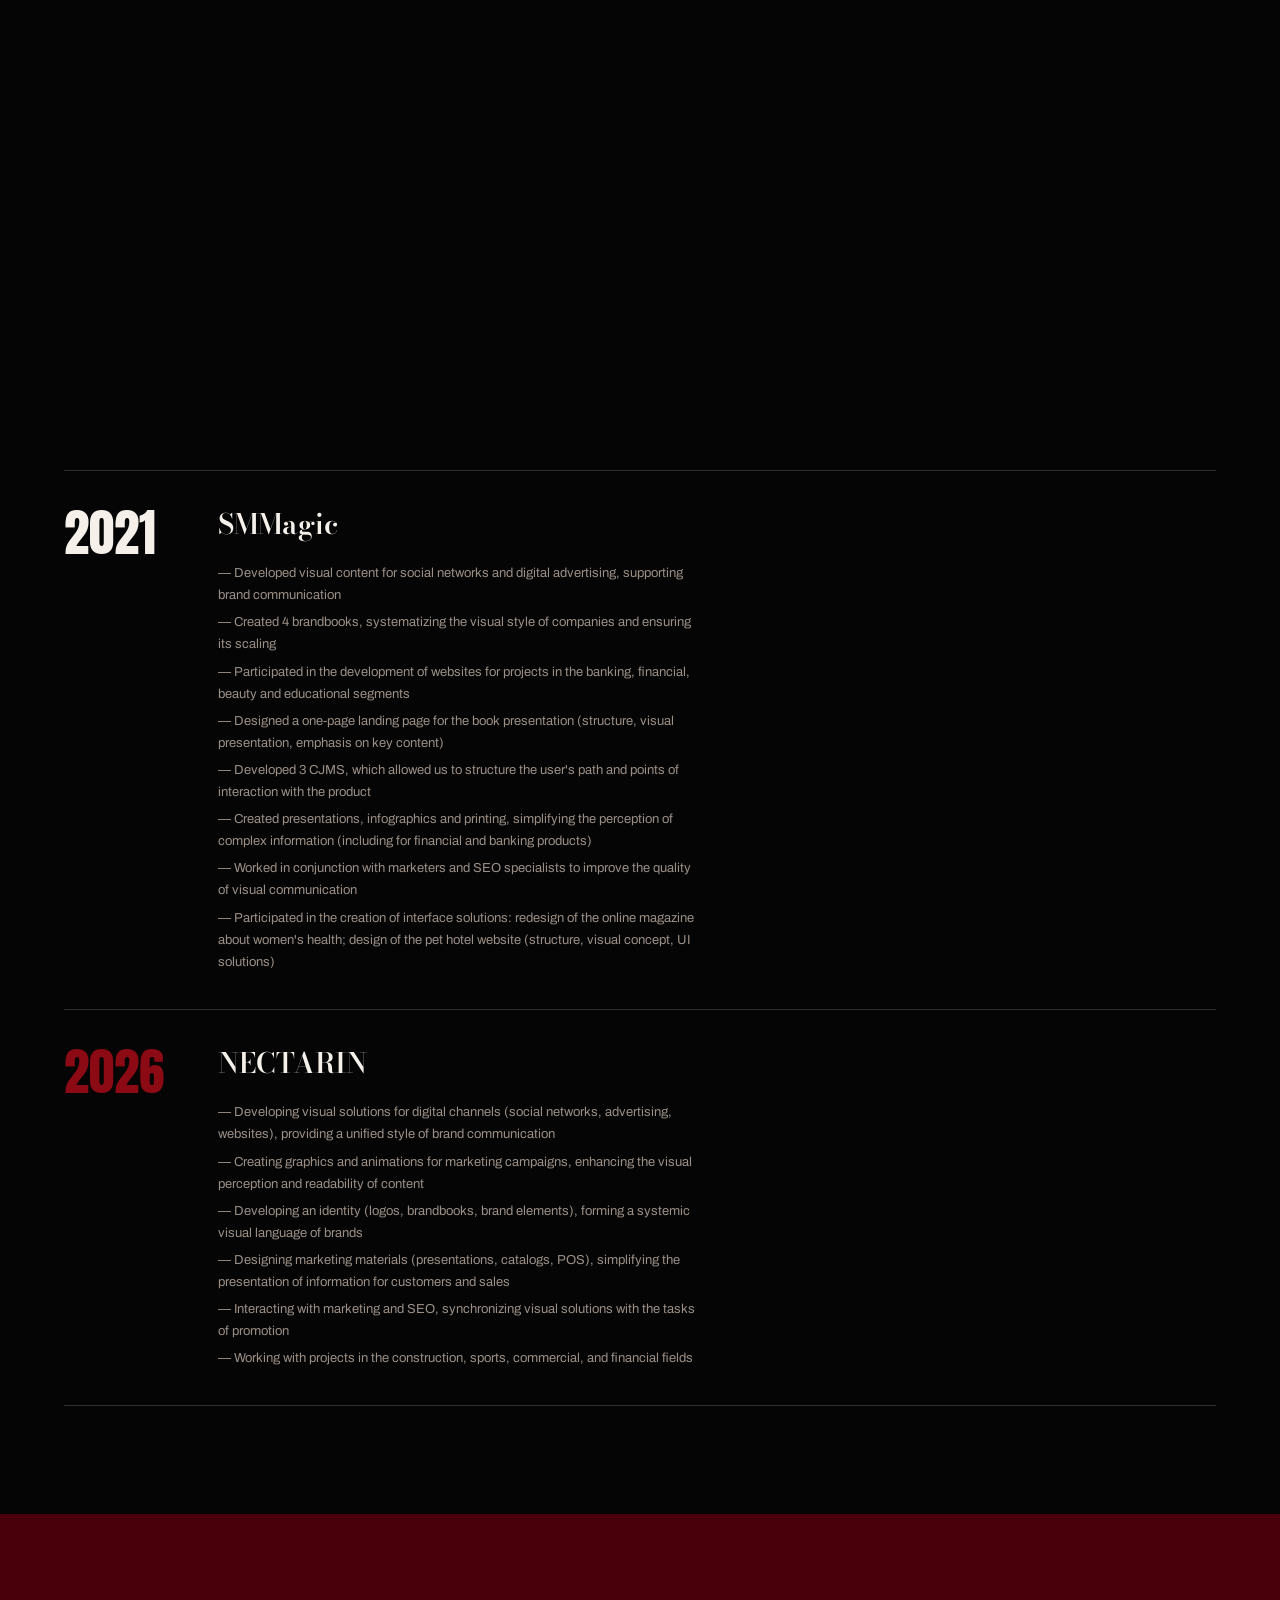
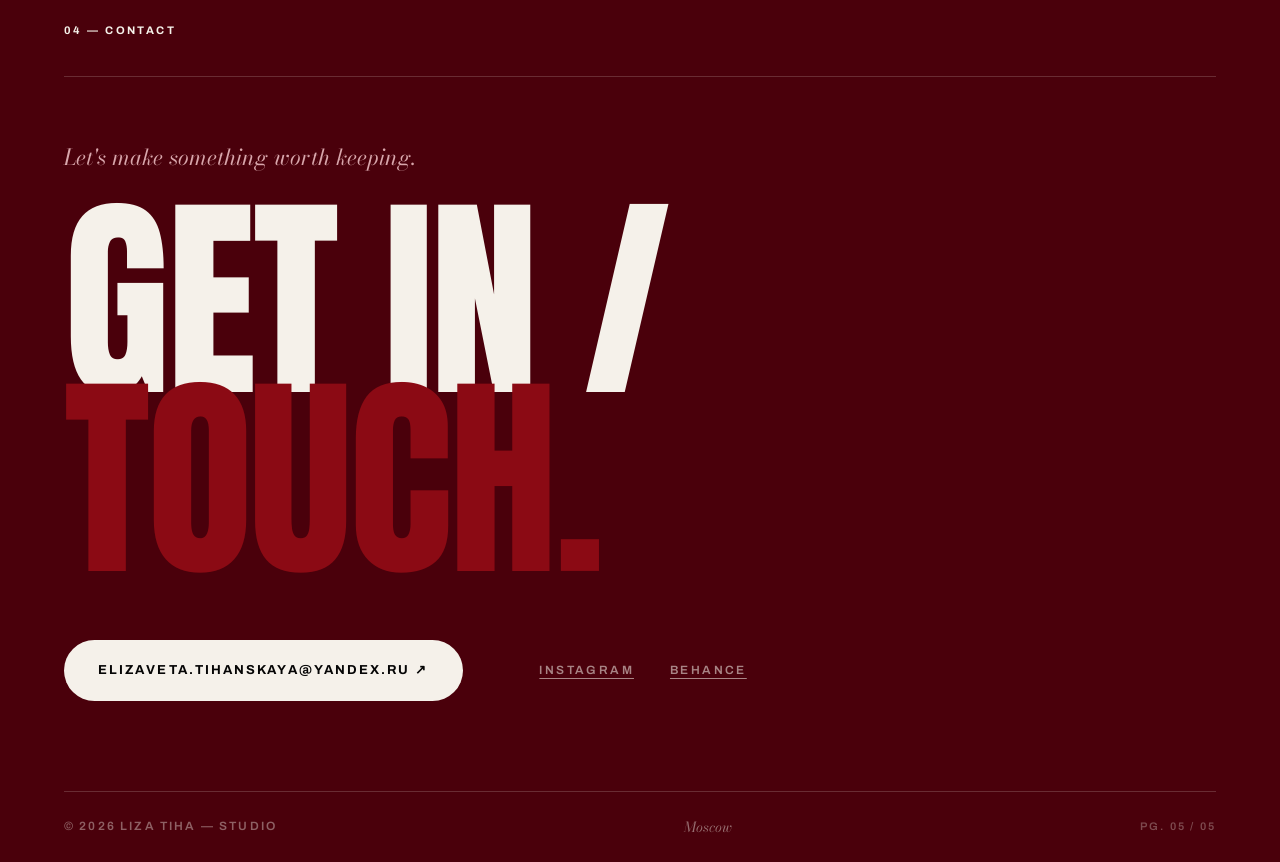
==== commit 751dabef: "v2" ====
--- a/index.html
+++ b/index.html
@@ -1,1120 +1,1141 @@
 <!DOCTYPE html>
 <html lang="en">
 <head>
-  <meta charset="UTF-8" />
-  <meta name="viewport" content="width=device-width, initial-scale=1.0" />
-  <title>ETA TI — Graphic Designer</title>
+  <meta charset="UTF-8">
+  <meta name="viewport" content="width=device-width, initial-scale=1.0">
+  <title>LIZA TIHA — Creative Director</title>
+  <link rel="preconnect" href="https://fonts.googleapis.com">
+  <link rel="preconnect" href="https://fonts.gstatic.com" crossorigin>
+  <link href="https://fonts.googleapis.com/css2?family=Bodoni+Moda:ital,opsz,wght@0,6..96,400..900;1,6..96,400..900&family=Anton&family=Archivo:wght@400;500;600;700;800;900&display=swap" rel="stylesheet">
   <style>
+    /* ─── TOKENS ─── */
+    :root {
+      --burgundy: #6B0012;
+      --dark-wine: #4A000B;
+      --crimson: #8B0A14;
+      --ivory: #F5F1EA;
+      --beige: #D8D3C8;
+      --black: #050505;
+      --muted-dark: #9a8f86;
+      --muted-burgundy: #d8a6ac;
+      --hairline-light: rgba(245,241,234,0.18);
+      --hairline-dark: rgba(5,5,5,0.16);
+      --pad: clamp(20px, 5vw, 72px);
+    }
+
+    /* ─── RESET ─── */
     *, *::before, *::after { box-sizing: border-box; margin: 0; padding: 0; }
-
-    :root {
-      --bg: #0a0a0a;
-      --surface: #111111;
-      --surface2: #181818;
-      --border: #222222;
-      --accent: #e8ff47;
-      --text: #f0f0f0;
-      --muted: #666666;
-      --radius: 12px;
-      --gap: 24px;
-    }
-
     html { scroll-behavior: smooth; }
-
     body {
-      background: var(--bg);
-      color: var(--text);
-      font-family: 'Inter', system-ui, -apple-system, sans-serif;
+      background: var(--black);
+      color: var(--ivory);
+      font-family: 'Archivo', sans-serif;
+      font-size: 14px;
       line-height: 1.6;
       overflow-x: hidden;
     }
-
-    /* ── NAV ── */
+    a { color: inherit; text-decoration: none; }
+    img { display: block; max-width: 100%; }
+
+    /* ─── GRAIN OVERLAY ─── */
+    .grain {
+      position: fixed;
+      inset: -50%;
+      width: 200%;
+      height: 200%;
+      pointer-events: none;
+      z-index: 200;
+      opacity: 0.085;
+      mix-blend-mode: overlay;
+      background-image: url("data:image/svg+xml,%3Csvg xmlns='http://www.w3.org/2000/svg' width='300' height='300'%3E%3Cfilter id='n'%3E%3CfeTurbulence type='fractalNoise' baseFrequency='0.75' numOctaves='4' stitchTiles='stitch'/%3E%3C/filter%3E%3Crect width='300' height='300' filter='url(%23n)' opacity='1'/%3E%3C/svg%3E");
+      background-repeat: repeat;
+      animation: grainShift 0.8s steps(1) infinite;
+    }
+    @keyframes grainShift {
+      0%   { transform: translate(0, 0); }
+      10%  { transform: translate(-5%, -10%); }
+      20%  { transform: translate(-15%, 5%); }
+      30%  { transform: translate(7%, -25%); }
+      40%  { transform: translate(-5%, 25%); }
+      50%  { transform: translate(-15%, 10%); }
+      60%  { transform: translate(15%, 0%); }
+      70%  { transform: translate(0%, 15%); }
+      80%  { transform: translate(3%, 35%); }
+      90%  { transform: translate(-10%, 10%); }
+      100% { transform: translate(0, 0); }
+    }
+
+    /* ─── GRID LINES ─── */
+    .grid-lines {
+      position: fixed;
+      inset: 0;
+      pointer-events: none;
+      z-index: 1;
+      display: grid;
+      grid-template-columns: repeat(6, 1fr);
+      padding: 0 var(--pad);
+    }
+    .grid-lines span {
+      display: block;
+      border-left: 1px solid rgba(245,241,234,0.06);
+    }
+    .grid-lines span:last-child { border-right: 1px solid rgba(245,241,234,0.06); }
+
+    /* ─── NAV ─── */
     nav {
       position: fixed;
-      top: 0; left: 0; right: 0;
+      top: 0;
+      left: 0;
+      right: 0;
       z-index: 100;
       display: flex;
       align-items: center;
       justify-content: space-between;
-      padding: 20px 48px;
-      background: rgba(10, 10, 10, 0.85);
-      backdrop-filter: blur(16px);
-      border-bottom: 1px solid var(--border);
-    }
-
+      padding: 24px var(--pad);
+      mix-blend-mode: difference;
+    }
     .nav-logo {
-      font-size: 18px;
+      font-family: 'Bodoni Moda', serif;
       font-weight: 700;
-      letter-spacing: 0.08em;
-      color: var(--accent);
-      text-decoration: none;
-    }
-
+      font-size: 19px;
+      letter-spacing: 0.02em;
+      color: var(--ivory);
+    }
+    .nav-logo .dot { color: var(--crimson); }
     .nav-links {
       display: flex;
-      gap: 32px;
+      align-items: center;
+      gap: clamp(20px, 3vw, 42px);
       list-style: none;
     }
-
     .nav-links a {
-      color: var(--muted);
-      text-decoration: none;
-      font-size: 14px;
-      letter-spacing: 0.04em;
-      transition: color 0.2s;
-    }
-    .nav-links a:hover { color: var(--text); }
-
-    .nav-cta {
-      background: var(--accent);
-      color: #0a0a0a !important;
-      padding: 8px 20px;
-      border-radius: 100px;
-      font-weight: 600 !important;
-    }
-    .nav-cta:hover { opacity: 0.85; }
-
-    /* ── HERO ── */
-    .hero {
+      font-family: 'Archivo', sans-serif;
+      font-size: 11.5px;
+      font-weight: 600;
+      text-transform: uppercase;
+      letter-spacing: 0.22em;
+      color: var(--ivory);
+      transition: opacity 0.2s;
+    }
+    .nav-links a:hover { opacity: 0.6; }
+
+    /* ─── SCROLL REVEAL ─── */
+    [data-reveal] {
+      opacity: 0;
+      transform: translateY(46px);
+      transition: opacity 1.05s cubic-bezier(.16,1,.3,1), transform 1.05s cubic-bezier(.16,1,.3,1);
+    }
+    [data-reveal].revealed {
+      opacity: 1;
+      transform: translateY(0);
+    }
+
+    /* ─── HERO ─── */
+    #hero {
+      position: relative;
       min-height: 100vh;
+      background: var(--black);
       display: flex;
       flex-direction: column;
       justify-content: center;
-      padding: 120px 48px 80px;
+      padding: 120px var(--pad) clamp(80px, 12vh, 150px);
+      overflow: hidden;
+    }
+
+    .hero-meta {
+      position: absolute;
+      top: clamp(90px, 12vh, 140px);
+      right: var(--pad);
+      text-align: right;
+      z-index: 2;
+    }
+    .hero-meta-label {
+      font-family: 'Archivo', sans-serif;
+      font-size: 11px;
+      font-weight: 600;
+      text-transform: uppercase;
+      letter-spacing: 0.2em;
+      color: var(--ivory);
+      opacity: 0.5;
+    }
+    .hero-meta-year {
+      font-family: 'Anton', sans-serif;
+      font-size: 30px;
+      color: var(--crimson);
+      line-height: 1;
+    }
+
+    .hero-portrait {
+      position: absolute;
+      right: clamp(60px, 10vw, 160px);
+      top: 50%;
+      transform: translateY(-50%);
+      width: clamp(190px, 21vw, 330px);
+      aspect-ratio: 3/4;
+      z-index: 4;
+      will-change: transform;
+    }
+    .hero-portrait-inner {
+      width: 100%;
+      height: 100%;
+      background: url('photo/photo_2026-06-22_20-43-06.jpg') center top / cover no-repeat;
+      border: 1px solid rgba(245,241,234,0.14);
       position: relative;
       overflow: hidden;
     }
-
-    .hero::before {
+    .hero-portrait-inner::after {
       content: '';
       position: absolute;
-      top: -200px; right: -200px;
-      width: 600px; height: 600px;
-      background: radial-gradient(circle, rgba(232,255,71,0.08) 0%, transparent 70%);
-      pointer-events: none;
-    }
-
-    .hero-tag {
-      display: inline-flex;
+      inset: 0;
+      background: radial-gradient(ellipse at 40% 30%, rgba(245,241,234,0.08) 0%, transparent 65%);
+    }
+    .hero-portrait-caption {
+      position: absolute;
+      bottom: -28px;
+      left: 0;
+      right: 0;
+      display: flex;
+      justify-content: space-between;
       align-items: center;
-      gap: 8px;
+    }
+    .hero-portrait-caption span {
+      font-size: 10px;
+      font-weight: 600;
+      text-transform: uppercase;
+      letter-spacing: 0.18em;
+      color: var(--muted-dark);
+    }
+
+    .hero-content { position: relative; z-index: 3; max-width: 820px; }
+
+    .hero-eyebrow {
+      font-family: 'Archivo', sans-serif;
+      font-size: 11px;
+      font-weight: 600;
+      text-transform: uppercase;
+      letter-spacing: 0.32em;
+      color: var(--ivory);
+      opacity: 0.55;
+      margin-bottom: clamp(16px, 3vh, 28px);
+    }
+
+    .hero-name {
+      font-family: 'Bodoni Moda', serif;
+      font-weight: 500;
+      font-size: clamp(72px, 17vw, 260px);
+      line-height: 0.82;
+      letter-spacing: -0.01em;
+      color: var(--ivory);
+      margin-bottom: clamp(28px, 5vh, 56px);
+    }
+    .hero-name .line2 {
+      font-style: italic;
+      display: block;
+      padding-left: clamp(40px, 11vw, 180px);
+    }
+
+    .hero-statement {
+      max-width: 430px;
+    }
+    .hero-statement p {
+      font-size: 14px;
+      font-weight: 400;
+      color: var(--muted-dark);
+      line-height: 1.65;
+      margin-bottom: clamp(20px, 3vh, 32px);
+    }
+
+    .hero-stats {
+      display: flex;
+      gap: clamp(20px, 4vw, 48px);
+      align-items: baseline;
+      flex-wrap: wrap;
+    }
+    .stat {
+      display: flex;
+      align-items: baseline;
+      gap: 6px;
+    }
+    .stat-num {
+      font-family: 'Anton', sans-serif;
+      font-size: 26px;
+      color: var(--ivory);
+      line-height: 1;
+    }
+    .stat-label {
+      font-size: 11px;
+      font-weight: 600;
+      text-transform: uppercase;
+      letter-spacing: 0.18em;
+      color: var(--muted-dark);
+    }
+    .stat-sep {
+      color: var(--muted-dark);
+      opacity: 0.4;
       font-size: 12px;
-      letter-spacing: 0.1em;
-      text-transform: uppercase;
-      color: var(--accent);
-      margin-bottom: 32px;
-    }
-
-    .hero-tag::before {
-      content: '';
-      display: block;
-      width: 24px; height: 1px;
-      background: var(--accent);
-    }
-
-    .hero h1 {
-      font-size: clamp(56px, 8vw, 120px);
-      font-weight: 800;
-      line-height: 0.95;
-      letter-spacing: -0.03em;
-      max-width: 900px;
-      margin-bottom: 40px;
-    }
-
-    .hero h1 em {
-      font-style: normal;
-      color: transparent;
-      -webkit-text-stroke: 1px rgba(240,240,240,0.3);
-    }
-
-    .hero-bottom {
-      display: flex;
-      align-items: flex-end;
+    }
+
+    .hero-scroll {
+      position: absolute;
+      bottom: clamp(32px, 6vh, 56px);
+      left: var(--pad);
+      display: flex;
+      align-items: center;
+      gap: 12px;
+      font-size: 11px;
+      font-weight: 600;
+      text-transform: uppercase;
+      letter-spacing: 0.22em;
+      color: var(--ivory);
+      opacity: 0.45;
+    }
+    .hero-scroll-arrow {
+      display: inline-block;
+      animation: pulseDown 2.2s ease-in-out infinite;
+    }
+    @keyframes pulseDown {
+      0%, 100% { transform: translateY(0); opacity: 0.45; }
+      50%       { transform: translateY(6px); opacity: 0.9; }
+    }
+
+    /* ─── MARQUEE ─── */
+    .marquee-bar {
+      position: relative;
+      background: var(--crimson);
+      border-top: 1px solid rgba(245,241,234,0.18);
+      border-bottom: 1px solid rgba(245,241,234,0.18);
+      overflow: hidden;
+      padding: 14px 0;
+      z-index: 5;
+    }
+    .marquee-track {
+      display: flex;
+      width: max-content;
+      animation: marqueeScroll 26s linear infinite;
+      white-space: nowrap;
+    }
+    .marquee-track span {
+      font-family: 'Anton', sans-serif;
+      font-size: 15px;
+      text-transform: uppercase;
+      letter-spacing: 0.18em;
+      color: var(--ivory);
+      padding: 0 40px;
+    }
+    .marquee-track .diamond {
+      opacity: 0.5;
+      letter-spacing: 0;
+    }
+    @keyframes marqueeScroll {
+      from { transform: translateX(0); }
+      to   { transform: translateX(-50%); }
+    }
+
+    /* ─── ABOUT ─── */
+    #about {
+      background: var(--ivory);
+      color: var(--black);
+      padding: clamp(80px, 12vh, 150px) var(--pad);
+    }
+    .section-marker {
+      display: flex;
       justify-content: space-between;
-      gap: 40px;
-      flex-wrap: wrap;
-    }
-
-    .hero-bio {
-      max-width: 420px;
-      color: var(--muted);
-      font-size: 16px;
-      line-height: 1.7;
-    }
-
-    .hero-stats {
-      display: flex;
-      gap: 48px;
-    }
-
-    .stat {
-      text-align: right;
-    }
-
-    .stat-number {
-      font-size: 36px;
+      align-items: center;
+      padding-bottom: clamp(28px, 4vh, 48px);
+      border-bottom: 1px solid var(--hairline-dark);
+      margin-bottom: clamp(40px, 7vh, 80px);
+    }
+    .section-marker.light {
+      border-bottom-color: var(--hairline-light);
+    }
+    .section-num {
+      font-size: 11px;
       font-weight: 700;
-      color: var(--text);
-      line-height: 1;
-    }
-
-    .stat-label {
-      font-size: 12px;
-      letter-spacing: 0.06em;
-      color: var(--muted);
-      text-transform: uppercase;
-      margin-top: 4px;
-    }
-
-    .available-badge {
-      display: inline-flex;
-      align-items: center;
-      gap: 8px;
-      background: rgba(232,255,71,0.1);
-      border: 1px solid rgba(232,255,71,0.2);
-      color: var(--accent);
-      font-size: 13px;
-      padding: 8px 16px;
-      border-radius: 100px;
-      margin-top: 24px;
-    }
-
-    .available-badge::before {
-      content: '';
-      display: block;
-      width: 8px; height: 8px;
-      border-radius: 50%;
-      background: var(--accent);
-      animation: pulse 2s ease-in-out infinite;
-    }
-
-    @keyframes pulse {
-      0%, 100% { opacity: 1; transform: scale(1); }
-      50% { opacity: 0.5; transform: scale(0.8); }
-    }
-
-    /* ── WORK SECTION ── */
-    .work {
-      padding: 80px 48px 120px;
-    }
-
-    .section-header {
-      display: flex;
-      align-items: baseline;
-      justify-content: space-between;
-      margin-bottom: 48px;
-      gap: 24px;
-      flex-wrap: wrap;
-    }
-
-    .section-title {
-      font-size: 13px;
-      letter-spacing: 0.1em;
-      text-transform: uppercase;
-      color: var(--muted);
-    }
-
-    /* ── FILTERS ── */
-    .filters {
-      display: flex;
-      gap: 8px;
-      flex-wrap: wrap;
-    }
-
-    .filter-btn {
-      background: none;
-      border: 1px solid var(--border);
-      color: var(--muted);
-      font-size: 13px;
-      padding: 7px 16px;
-      border-radius: 100px;
-      cursor: pointer;
-      transition: all 0.2s;
-      font-family: inherit;
-      letter-spacing: 0.02em;
-    }
-
-    .filter-btn:hover {
-      border-color: var(--text);
-      color: var(--text);
-    }
-
-    .filter-btn.active {
-      background: var(--accent);
-      border-color: var(--accent);
-      color: #0a0a0a;
-      font-weight: 600;
-    }
-
-    /* ── GRID ── */
-    .grid {
+      text-transform: uppercase;
+      letter-spacing: 0.22em;
+      color: var(--black);
+    }
+    .section-num.light { color: var(--ivory); }
+    .section-tag {
+      font-size: 11px;
+      font-weight: 600;
+      text-transform: uppercase;
+      letter-spacing: 0.2em;
+      color: var(--black);
+      opacity: 0.45;
+    }
+    .section-tag.light { color: var(--ivory); opacity: 0.45; }
+
+    .about-title-block { margin-bottom: clamp(48px, 8vh, 96px); }
+    .about-title-line1 {
+      font-family: 'Anton', sans-serif;
+      font-size: clamp(60px, 15vw, 230px);
+      line-height: 0.85;
+      letter-spacing: -0.01em;
+      color: var(--black);
+    }
+    .about-title-line1 .comma { color: var(--burgundy); }
+    .about-title-line2 {
+      font-family: 'Bodoni Moda', serif;
+      font-style: italic;
+      font-weight: 500;
+      font-size: clamp(40px, 9vw, 150px);
+      line-height: 0.9;
+      color: var(--burgundy);
+      padding-left: clamp(24px, 6vw, 100px);
+    }
+
+    .about-grid {
       display: grid;
-      grid-template-columns: repeat(12, 1fr);
-      gap: var(--gap);
-    }
-
-    .card {
-      position: relative;
-      border-radius: var(--radius);
-      overflow: hidden;
-      background: var(--surface);
-      cursor: pointer;
-      transition: transform 0.3s cubic-bezier(0.34, 1.56, 0.64, 1),
-                  opacity 0.3s ease;
-    }
-
-    .card.hidden {
-      display: none;
-    }
-
-    .card:hover { transform: translateY(-4px); }
-
-    /* layout sizes */
-    .card.large  { grid-column: span 7; }
-    .card.medium { grid-column: span 5; }
-    .card.half   { grid-column: span 6; }
-    .card.third  { grid-column: span 4; }
-
-    .card-image {
+      grid-template-columns: 1.05fr 0.95fr;
+      gap: clamp(36px, 5vw, 90px);
+      align-items: start;
+    }
+
+    .about-portrait-frame {
+      aspect-ratio: 4/5;
+      background: url('photo/photo_2026-06-22_20-43-15.jpg') center top / cover no-repeat;
+      border: 1px solid rgba(5,5,5,0.12);
       position: relative;
       overflow: hidden;
-      aspect-ratio: 4/3;
-    }
-
-    .card.large .card-image  { aspect-ratio: 16/10; }
-    .card.medium .card-image { aspect-ratio: 4/3; }
-    .card.half .card-image   { aspect-ratio: 3/2; }
-
-    .card-image img {
+      transition: transform 1.1s cubic-bezier(.16,1,.3,1);
+      cursor: default;
+    }
+    .about-portrait-frame::after {
+      content: '';
+      position: absolute;
+      inset: 0;
+      background: radial-gradient(ellipse at 35% 25%, rgba(245,241,234,0.07) 0%, transparent 60%);
+    }
+    .about-portrait-frame:hover { transform: scale(1.02); }
+    .about-portrait-tags {
+      position: absolute;
+      bottom: 16px;
+      left: 16px;
+      right: 16px;
+      display: flex;
+      justify-content: space-between;
+      align-items: flex-end;
+      z-index: 2;
+    }
+    .about-portrait-tags span {
+      font-size: 10px;
+      font-weight: 600;
+      text-transform: uppercase;
+      letter-spacing: 0.18em;
+      color: rgba(245,241,234,0.6);
+    }
+
+    .about-content { padding-top: clamp(8px, 2vh, 24px); }
+    .about-quote {
+      font-family: 'Bodoni Moda', serif;
+      font-style: italic;
+      font-size: clamp(20px, 2vw, 28px);
+      line-height: 1.35;
+      color: var(--black);
+      margin-bottom: clamp(24px, 4vh, 40px);
+      padding-bottom: clamp(20px, 3vh, 32px);
+      border-bottom: 1px solid var(--hairline-dark);
+    }
+    .about-body {
+      display: grid;
+      grid-template-columns: 1fr 1fr;
+      gap: clamp(20px, 3vw, 36px);
+      margin-bottom: clamp(28px, 5vh, 48px);
+    }
+    .about-body p {
+      font-size: 13px;
+      font-weight: 400;
+      color: #3a3330;
+      line-height: 1.7;
+    }
+    .about-meta {
+      display: grid;
+      grid-template-columns: 1fr 1fr;
+      gap: clamp(20px, 3vw, 36px);
+      padding-top: clamp(20px, 3vh, 32px);
+      border-top: 1px solid var(--hairline-dark);
+    }
+    .about-meta-col h4 {
+      font-size: 10px;
+      font-weight: 700;
+      text-transform: uppercase;
+      letter-spacing: 0.24em;
+      color: var(--black);
+      margin-bottom: 12px;
+    }
+    .about-meta-col ul {
+      list-style: none;
+    }
+    .about-meta-col li {
+      font-size: 12px;
+      font-weight: 400;
+      color: #6a605a;
+      line-height: 1.8;
+    }
+
+    /* ─── WORKS ─── */
+    #works {
+      background: var(--burgundy);
+      color: var(--ivory);
+      padding: clamp(80px, 12vh, 150px) var(--pad);
+    }
+    .works-title-block { margin-bottom: clamp(40px, 7vh, 80px); }
+    .works-title {
+      font-family: 'Bodoni Moda', serif;
+      font-weight: 500;
+      font-size: clamp(48px, 11vw, 180px);
+      line-height: 0.86;
+      letter-spacing: -0.012em;
+      color: var(--ivory);
+    }
+    .works-title em { font-style: italic; }
+
+    .works-grid { display: flex; flex-direction: column; gap: clamp(14px, 2vh, 24px); }
+
+    .work-card {
+      position: relative;
+      overflow: hidden;
+      border: 1px solid var(--hairline-light);
+      cursor: pointer;
+    }
+    .work-card-inner {
       width: 100%;
       height: 100%;
-      object-fit: cover;
-      transition: transform 0.6s cubic-bezier(0.25, 0.46, 0.45, 0.94);
-      display: block;
-    }
-
-    .card:hover .card-image img { transform: scale(1.05); }
-
-    .card-overlay {
       position: absolute;
       inset: 0;
-      background: linear-gradient(to top, rgba(0,0,0,0.85) 0%, transparent 60%);
-      opacity: 0;
-      transition: opacity 0.3s;
-      display: flex;
-      align-items: flex-end;
-      padding: 24px;
-    }
-
-    .card:hover .card-overlay { opacity: 1; }
-
-    .overlay-link {
-      display: inline-flex;
-      align-items: center;
-      gap: 8px;
-      background: var(--accent);
-      color: #0a0a0a;
-      font-size: 13px;
-      font-weight: 600;
-      padding: 10px 20px;
-      border-radius: 100px;
-      text-decoration: none;
-      transition: transform 0.2s;
-    }
-
-    .overlay-link:hover { transform: scale(1.05); }
-
-    .overlay-link svg {
-      width: 14px; height: 14px;
-    }
-
-    .card-body {
-      padding: 20px 24px 24px;
-    }
-
-    .card-category {
-      font-size: 11px;
-      letter-spacing: 0.08em;
-      text-transform: uppercase;
-      color: var(--accent);
-      margin-bottom: 8px;
-    }
-
-    .card-title {
-      font-size: 18px;
-      font-weight: 700;
-      letter-spacing: -0.01em;
-      line-height: 1.3;
-      margin-bottom: 12px;
-    }
-
-    .card-tags {
-      display: flex;
-      gap: 6px;
-      flex-wrap: wrap;
-    }
-
-    .tag {
-      font-size: 11px;
-      color: var(--muted);
-      background: var(--surface2);
-      padding: 4px 10px;
-      border-radius: 100px;
-      letter-spacing: 0.02em;
-    }
-
-    .card-meta {
-      display: flex;
-      align-items: center;
-      gap: 16px;
-      margin-top: 16px;
-      padding-top: 16px;
-      border-top: 1px solid var(--border);
-    }
-
-    .meta-item {
-      display: flex;
-      align-items: center;
-      gap: 5px;
-      font-size: 12px;
-      color: var(--muted);
-    }
-
-    .meta-item svg { width: 13px; height: 13px; opacity: 0.6; }
-
-    /* ── ABOUT ── */
-    .about {
-      padding: 80px 48px;
-      border-top: 1px solid var(--border);
+      transition: transform 1.1s cubic-bezier(.16,1,.3,1);
+    }
+    .work-card:hover .work-card-inner { transform: scale(1.04); }
+
+    .work-card-full { aspect-ratio: 16/8; }
+    .work-card-full .work-card-inner {
+      background: url('photo/files/обложка.png') center center / cover no-repeat;
+    }
+    .work-card-half { aspect-ratio: 4/5; }
+
+    .work-card-2up {
       display: grid;
       grid-template-columns: 1fr 1fr;
-      gap: 80px;
+      gap: clamp(14px, 2vh, 24px);
+    }
+    .work-card-2up .work-card-half:nth-child(1) .work-card-inner {
+      background: url('photo/files/Frame 3856.png') center center / cover no-repeat;
+    }
+    .work-card-2up .work-card-half:nth-child(2) .work-card-inner {
+      background: url('photo/files/Slide 16_9 - 63.png') center center / cover no-repeat;
+    }
+
+    .work-card-wide { aspect-ratio: 16/6; }
+    .work-card-wide .work-card-inner {
+      background: url('photo/files/Slide 16_9 - 70.png') center center / cover no-repeat;
+    }
+
+    .work-ghost-num {
+      position: absolute;
+      bottom: -0.05em;
+      right: clamp(16px, 3vw, 36px);
+      font-family: 'Anton', sans-serif;
+      font-size: clamp(80px, 14vw, 220px);
+      line-height: 1;
+      color: rgba(245,241,234,0.06);
+      pointer-events: none;
+      z-index: 2;
+      user-select: none;
+    }
+    .work-info {
+      position: absolute;
+      bottom: clamp(16px, 3vh, 28px);
+      left: clamp(16px, 3vw, 28px);
+      z-index: 3;
+    }
+    .work-project-name {
+      font-family: 'Anton', sans-serif;
+      font-size: clamp(18px, 3vw, 32px);
+      text-transform: uppercase;
+      letter-spacing: 0.04em;
+      color: var(--ivory);
+      line-height: 1;
+      margin-bottom: 4px;
+    }
+    .work-project-sub {
+      font-family: 'Bodoni Moda', serif;
+      font-style: italic;
+      font-size: clamp(13px, 1.4vw, 18px);
+      color: var(--beige);
+      line-height: 1.3;
+    }
+    .work-project-tag {
+      margin-top: 8px;
+      font-size: 10px;
+      font-weight: 600;
+      text-transform: uppercase;
+      letter-spacing: 0.2em;
+      color: rgba(245,241,234,0.5);
+    }
+
+    /* ─── EXPERIENCE ─── */
+    #experience {
+      background: var(--black);
+      color: var(--ivory);
+      padding: clamp(80px, 12vh, 150px) var(--pad);
+    }
+    .exp-title-block { margin-bottom: clamp(40px, 7vh, 72px); }
+    .exp-title {
+      font-family: 'Bodoni Moda', serif;
+      font-weight: 500;
+      font-size: clamp(48px, 11vw, 200px);
+      line-height: 0.86;
+      letter-spacing: -0.012em;
+      color: var(--ivory);
+    }
+    .exp-title em { font-style: italic; }
+
+    .exp-rows { display: flex; flex-direction: column; }
+    .exp-row {
+      display: grid;
+      grid-template-columns: auto 1fr auto;
+      gap: clamp(20px, 4vw, 64px);
+      align-items: start;
+      padding: clamp(28px, 4vh, 46px) 0;
+      border-top: 1px solid var(--hairline-light);
+    }
+    .exp-row:last-child { border-bottom: 1px solid var(--hairline-light); }
+
+    .exp-year {
+      font-family: 'Anton', sans-serif;
+      font-size: clamp(32px, 4vw, 56px);
+      line-height: 1;
+      min-width: clamp(80px, 8vw, 120px);
+    }
+    .exp-year.crimson { color: var(--crimson); }
+    .exp-year.ivory { color: var(--ivory); }
+
+    .exp-body { }
+    .exp-role {
+      font-family: 'Bodoni Moda', serif;
+      font-weight: 600;
+      font-size: clamp(18px, 2.2vw, 28px);
+      color: var(--ivory);
+      margin-bottom: 22px;
+      line-height: 1.2;
+    }
+    .exp-desc {
+      font-size: 13px;
+      color: var(--muted-dark);
+      line-height: 1.7;
+      max-width: 480px;
+      list-style: none;
+      padding: 0;
+      margin: 0;
+    }
+    .exp-desc li + li {
+      margin-top: 5px;
+    }
+
+    .exp-location {
+      font-family: 'Archivo', sans-serif;
+      font-size: 11px;
+      font-weight: 600;
+      text-transform: uppercase;
+      letter-spacing: 0.22em;
+      color: var(--ivory);
+      opacity: 0.4;
+      text-align: right;
+      padding-top: 4px;
+      white-space: nowrap;
+    }
+
+    /* ─── CONTACT ─── */
+    #contact {
+      background: var(--dark-wine);
+      color: var(--ivory);
+      padding: clamp(80px, 12vh, 170px) var(--pad) 0;
+    }
+    .contact-tagline {
+      font-family: 'Bodoni Moda', serif;
+      font-style: italic;
+      font-size: clamp(16px, 1.8vw, 22px);
+      color: var(--muted-burgundy);
+      margin-bottom: clamp(20px, 4vh, 40px);
+    }
+    .contact-title {
+      font-family: 'Anton', sans-serif;
+      font-size: clamp(64px, 17vw, 300px);
+      line-height: 0.82;
+      letter-spacing: -0.015em;
+      color: var(--ivory);
+      margin-bottom: clamp(48px, 8vh, 96px);
+    }
+    .contact-title .touch { color: var(--crimson); }
+
+    .contact-actions {
+      display: flex;
       align-items: center;
-    }
-
-    .about-text h2 {
-      font-size: clamp(32px, 4vw, 52px);
-      font-weight: 800;
-      letter-spacing: -0.02em;
-      line-height: 1.1;
-      margin-bottom: 24px;
-    }
-
-    .about-text p {
-      color: var(--muted);
-      font-size: 16px;
-      line-height: 1.8;
-      margin-bottom: 16px;
-    }
-
-    .skills-grid {
-      display: grid;
-      grid-template-columns: 1fr 1fr;
-      gap: 16px;
-    }
-
-    .skill-item {
-      background: var(--surface);
-      border: 1px solid var(--border);
-      border-radius: var(--radius);
-      padding: 20px;
-    }
-
-    .skill-name {
+      gap: clamp(32px, 6vw, 80px);
+      margin-bottom: clamp(60px, 10vh, 120px);
+      flex-wrap: wrap;
+    }
+    .btn-magnetic {
+      display: inline-block;
+      background: var(--ivory);
+      color: var(--black);
+      border-radius: 100px;
+      padding: 20px 34px;
+      font-family: 'Archivo', sans-serif;
+      font-size: 13px;
+      font-weight: 700;
+      text-transform: uppercase;
+      letter-spacing: 0.16em;
+      transition: transform 0.3s cubic-bezier(.16,1,.3,1), box-shadow 0.3s ease;
+      will-change: transform;
+      cursor: pointer;
+    }
+    .btn-magnetic:hover {
+      box-shadow: 0 8px 40px rgba(0,0,0,0.3);
+    }
+
+    .contact-socials {
+      display: flex;
+      gap: clamp(20px, 3vw, 36px);
+      align-items: center;
+    }
+    .social-link {
+      font-size: 12px;
+      font-weight: 600;
+      text-transform: uppercase;
+      letter-spacing: 0.2em;
+      color: var(--ivory);
+      opacity: 0.55;
+      text-decoration: underline;
+      text-underline-offset: 4px;
+      transition: opacity 0.2s;
+    }
+    .social-link:hover { opacity: 1; }
+
+    .contact-footer {
+      display: flex;
+      justify-content: space-between;
+      align-items: center;
+      padding: 24px 0;
+      border-top: 1px solid var(--hairline-light);
+      flex-wrap: wrap;
+      gap: 12px;
+    }
+    .footer-copy {
+      font-size: 12px;
+      font-weight: 600;
+      text-transform: uppercase;
+      letter-spacing: 0.18em;
+      color: rgba(245,241,234,0.4);
+    }
+    .footer-location {
+      font-family: 'Bodoni Moda', serif;
+      font-style: italic;
       font-size: 14px;
-      font-weight: 600;
-      margin-bottom: 4px;
-    }
-
-    .skill-type {
-      font-size: 12px;
-      color: var(--muted);
-    }
-
-    .experience {
-      margin-top: 40px;
-    }
-
-    .exp-title {
-      font-size: 12px;
-      letter-spacing: 0.08em;
-      text-transform: uppercase;
-      color: var(--muted);
-      margin-bottom: 20px;
-    }
-
-    .exp-item {
-      display: flex;
-      justify-content: space-between;
-      align-items: flex-start;
-      padding: 16px 0;
-      border-bottom: 1px solid var(--border);
-      gap: 16px;
-    }
-
-    .exp-company { font-weight: 600; font-size: 15px; }
-    .exp-role { font-size: 13px; color: var(--muted); margin-top: 2px; }
-    .exp-country { font-size: 12px; color: var(--muted); flex-shrink: 0; }
-
-    /* ── FOOTER ── */
-    footer {
-      border-top: 1px solid var(--border);
-      padding: 48px;
-      display: flex;
-      align-items: center;
-      justify-content: space-between;
-      gap: 24px;
-      flex-wrap: wrap;
-    }
-
-    .footer-logo {
-      font-size: 20px;
-      font-weight: 700;
-      color: var(--accent);
-      letter-spacing: 0.06em;
-    }
-
-    .footer-links {
-      display: flex;
-      gap: 24px;
-      flex-wrap: wrap;
-    }
-
-    .footer-links a {
-      color: var(--muted);
-      text-decoration: none;
-      font-size: 14px;
-      transition: color 0.2s;
-    }
-    .footer-links a:hover { color: var(--text); }
-
-    .footer-copy {
-      font-size: 13px;
-      color: var(--muted);
-    }
-
-    /* ── RESPONSIVE ── */
-    @media (max-width: 1024px) {
-      nav { padding: 18px 28px; }
-      .hero { padding: 100px 28px 60px; }
-      .work { padding: 60px 28px 80px; }
-      .about { padding: 60px 28px; gap: 48px; }
-      footer { padding: 40px 28px; }
-
-      .card.large  { grid-column: span 12; }
-      .card.medium { grid-column: span 12; }
-      .card.half   { grid-column: span 6; }
-      .card.third  { grid-column: span 6; }
+      color: rgba(245,241,234,0.45);
+    }
+    .footer-page {
+      font-size: 11px;
+      font-weight: 600;
+      text-transform: uppercase;
+      letter-spacing: 0.2em;
+      color: rgba(245,241,234,0.3);
+    }
+
+    /* ─── RESPONSIVE ─── */
+    @media (max-width: 900px) {
+      .hero-portrait {
+        right: var(--pad);
+        width: clamp(140px, 28vw, 220px);
+      }
     }
 
     @media (max-width: 768px) {
-      nav { padding: 16px 20px; }
-      .nav-links { display: none; }
-      .hero { padding: 90px 20px 48px; }
-      .hero h1 { font-size: clamp(40px, 10vw, 72px); }
-      .hero-stats { gap: 28px; }
-      .work { padding: 48px 20px 60px; }
-      .about { grid-template-columns: 1fr; gap: 40px; padding: 48px 20px; }
-      footer { padding: 32px 20px; flex-direction: column; align-items: flex-start; gap: 20px; }
-
-      .card.large, .card.medium, .card.half, .card.third { grid-column: span 12; }
-    }
-
-    /* ── SCROLL REVEAL ── */
-    .reveal {
-      opacity: 0;
-      transform: translateY(30px);
-      transition: opacity 0.7s ease, transform 0.7s ease;
-    }
-    .reveal.visible {
-      opacity: 1;
-      transform: translateY(0);
+      .about-grid { grid-template-columns: 1fr; }
+      .about-body { grid-template-columns: 1fr; }
+      .work-card-2up { grid-template-columns: 1fr; }
+      .work-card-half { aspect-ratio: 4/3; }
+      .exp-row { grid-template-columns: auto 1fr; }
+      .exp-location { display: none; }
+      .contact-actions { flex-direction: column; align-items: flex-start; }
+    }
+
+    @media (max-width: 640px) {
+      .nav-links { gap: 16px; }
+      .nav-links a { font-size: 10px; letter-spacing: 0.14em; }
+      .hero-portrait { display: none; }
+      .hero-name { font-size: clamp(56px, 20vw, 120px); }
+      .work-card-full { aspect-ratio: 4/3; }
+      .work-card-wide { aspect-ratio: 4/3; }
+      .contact-footer { flex-direction: column; align-items: flex-start; gap: 8px; }
+    }
+
+    @media (max-width: 420px) {
+      .nav-links li:nth-child(3) { display: none; }
     }
   </style>
 </head>
 <body>
 
-<!-- NAV -->
-<nav>
-  <a href="#" class="nav-logo">ETA TI</a>
-  <ul class="nav-links">
-    <li><a href="#work">Work</a></li>
-    <li><a href="#about">About</a></li>
-    <li><a href="https://www.behance.net/designeta" target="_blank" rel="noopener" class="nav-cta">Behance ↗</a></li>
-  </ul>
-</nav>
-
-<!-- HERO -->
-<section class="hero">
-  <span class="hero-tag">Graphic Designer · Moscow</span>
-  <h1>Design that<br /><em>speaks.</em></h1>
-  <div class="hero-bottom">
-    <div>
-      <p class="hero-bio">
-        I'm a graphic designer passionate about digital, social media design, and visual storytelling.
-        Crafting identities, interfaces, and experiences that connect brands with people.
-      </p>
-      <div class="available-badge">Available for Freelance &amp; Full-time</div>
-    </div>
-    <div class="hero-stats">
-      <div class="stat">
-        <div class="stat-number">11</div>
-        <div class="stat-label">Projects</div>
+  <!-- Grain -->
+  <div class="grain" aria-hidden="true"></div>
+
+  <!-- Grid lines -->
+  <div class="grid-lines" aria-hidden="true">
+    <span></span><span></span><span></span>
+    <span></span><span></span><span></span>
+  </div>
+
+  <!-- Nav -->
+  <nav aria-label="Main navigation">
+    <a href="#hero" class="nav-logo">LIZA TIHA<span class="dot">.</span></a>
+    <ul class="nav-links">
+      <li><a href="#about">About</a></li>
+      <li><a href="#works">Works</a></li>
+      <li><a href="#experience">Experience</a></li>
+      <li><a href="#contact">Contact&#8599;</a></li>
+    </ul>
+  </nav>
+
+  <!-- ═══ HERO ═══ -->
+  <section id="hero">
+    <div class="hero-meta" data-reveal data-delay="0">
+      <div class="hero-meta-label">Portfolio</div>
+      <div class="hero-meta-year">2026</div>
+    </div>
+
+    <div class="hero-portrait" id="heroPortrait" aria-hidden="true">
+      <div class="hero-portrait-inner"></div>
+      <div class="hero-portrait-caption">
+        <span>( Portrait )</span>
+        <span>FIG. 01</span>
       </div>
-      <div class="stat">
-        <div class="stat-number">5+</div>
-        <div class="stat-label">Years exp</div>
-      </div>
-      <div class="stat">
-        <div class="stat-number">3</div>
-        <div class="stat-label">Companies</div>
-      </div>
-    </div>
-  </div>
-</section>
-
-<!-- WORK -->
-<section class="work" id="work">
-  <div class="section-header">
-    <span class="section-title">Selected works</span>
-    <div class="filters">
-      <button class="filter-btn active" data-filter="all">All</button>
-      <button class="filter-btn" data-filter="smm">Social Media</button>
-      <button class="filter-btn" data-filter="uxui">UX/UI</button>
-      <button class="filter-btn" data-filter="poster">Posters</button>
-      <button class="filter-btn" data-filter="editorial">Editorial</button>
-      <button class="filter-btn" data-filter="branding">Branding</button>
-    </div>
-  </div>
-
-  <div class="grid">
-
-    <!-- 1. МОСБИРЖА — large -->
-    <div class="card large reveal" data-cat="smm">
-      <div class="card-image">
-        <img
-          src="https://mir-s3-cdn-cf.behance.net/projects/404/f844ce240266983.Y3JvcCwyMDcxLDE2MjAsNDA1LDA.png"
-          alt="МОСБИРЖА SMM"
-          loading="lazy"
-        />
-        <div class="card-overlay">
-          <a class="overlay-link" href="https://www.behance.net/gallery/240266983/mosbirzha-smm" target="_blank" rel="noopener">
-            View project
-            <svg viewBox="0 0 24 24" fill="none" stroke="currentColor" stroke-width="2"><path d="M7 17L17 7M17 7H7M17 7v10"/></svg>
-          </a>
+    </div>
+
+    <div class="hero-content">
+      <p class="hero-eyebrow" data-reveal data-delay="40">UX/UI & Communication designer</p>
+
+      <h1 class="hero-name" data-reveal data-delay="100">
+        LIZA<span class="line2">Tiha</span>
+      </h1>
+
+      <div class="hero-statement" data-reveal data-delay="160">
+        <p>Image-led identities that hold attention across mediums — from fashion campaign to brand world, from editorial spread to digital space.</p>
+        <div class="hero-stats">
+          <div class="stat">
+            <span class="stat-num">5+</span>
+            <span class="stat-label">Years</span>
+          </div>
+          <div class="stat-sep">/</div>
+          <div class="stat">
+            <span class="stat-num">10</span>
+            <span class="stat-label">Campaigns</span>
+          </div>
+          <div class="stat-sep">/</div>
+          <div class="stat">
+            <span class="stat-num">3</span>
+            <span class="stat-label">Awards</span>
+          </div>
         </div>
       </div>
-      <div class="card-body">
-        <div class="card-category">Social Media</div>
-        <div class="card-title">МОСБИРЖА // SMM</div>
-        <div class="card-tags">
-          <span class="tag">Figma</span>
-          <span class="tag">Photoshop</span>
-          <span class="tag">Visual Identity</span>
-          <span class="tag">Social Media</span>
-        </div>
-        <div class="card-meta">
-          <span class="meta-item">
-            <svg viewBox="0 0 24 24" fill="none" stroke="currentColor" stroke-width="2"><path d="M20.84 4.61a5.5 5.5 0 00-7.78 0L12 5.67l-1.06-1.06a5.5 5.5 0 00-7.78 7.78l1.06 1.06L12 21.23l7.78-7.78 1.06-1.06a5.5 5.5 0 000-7.78z"/></svg>
-            22
-          </span>
-          <span class="meta-item">
-            <svg viewBox="0 0 24 24" fill="none" stroke="currentColor" stroke-width="2"><path d="M1 12s4-8 11-8 11 8 11 8-4 8-11 8-11-8-11-8z"/><circle cx="12" cy="12" r="3"/></svg>
-            25
-          </span>
-          <span class="meta-item">Dec 2025</span>
+    </div>
+
+    <div class="hero-scroll" data-reveal data-delay="220">
+      <span class="hero-scroll-arrow">↓</span>
+      <span>Scroll to enter</span>
+    </div>
+  </section>
+
+  <!-- ═══ MARQUEE ═══ -->
+  <div class="marquee-bar" aria-hidden="true">
+    <div class="marquee-track">
+      <span>Art Direction</span><span class="diamond">◆</span>
+      <span>Editorial Design</span><span class="diamond">◆</span>
+      <span>Fashion Campaigns</span><span class="diamond">◆</span>
+      <span>Photography</span><span class="diamond">◆</span>
+      <span>Art Direction</span><span class="diamond">◆</span>
+      <span>Editorial Design</span><span class="diamond">◆</span>
+      <span>Fashion Campaigns</span><span class="diamond">◆</span>
+      <span>Photography</span><span class="diamond">◆</span>
+      <!-- duplicate for seamless loop -->
+      <span>Art Direction</span><span class="diamond">◆</span>
+      <span>Editorial Design</span><span class="diamond">◆</span>
+      <span>Fashion Campaigns</span><span class="diamond">◆</span>
+      <span>Photography</span><span class="diamond">◆</span>
+      <span>Art Direction</span><span class="diamond">◆</span>
+      <span>Editorial Design</span><span class="diamond">◆</span>
+      <span>Fashion Campaigns</span><span class="diamond">◆</span>
+      <span>Photography</span><span class="diamond">◆</span>
+    </div>
+  </div>
+
+  <!-- ═══ ABOUT ═══ -->
+  <section id="about">
+    <div class="section-marker" data-reveal data-delay="0">
+      <span class="section-num">01 — About</span>
+      <span class="section-tag">Index / Profile</span>
+    </div>
+
+    <div class="about-title-block">
+      <div class="about-title-line1" data-reveal data-delay="40">
+        About<span class="comma">,</span>
+      </div>
+      <div class="about-title-line2" data-reveal data-delay="100">the maker</div>
+    </div>
+
+    <div class="about-grid">
+      <div class="about-portrait-frame" data-reveal data-delay="60" aria-hidden="true">
+        <div class="about-portrait-tags">
+          <span>( Studio portrait )</span>
+          <span>FIG. 02 — ATELIER</span>
         </div>
       </div>
-    </div>
-
-    <!-- 2. ФИНУСЛУГИ — medium -->
-    <div class="card medium reveal" data-cat="smm">
-      <div class="card-image">
-        <img
-          src="https://mir-s3-cdn-cf.behance.net/projects/404/53f7fb240267209.Y3JvcCwyMDcxLDE2MjAsNDA1LDA.png"
-          alt="ФИНУСЛУГИ SMM"
-          loading="lazy"
-        />
-        <div class="card-overlay">
-          <a class="overlay-link" href="https://www.behance.net/gallery/240267209/finuslugi-smm" target="_blank" rel="noopener">
-            View project
-            <svg viewBox="0 0 24 24" fill="none" stroke="currentColor" stroke-width="2"><path d="M7 17L17 7M17 7H7M17 7v10"/></svg>
-          </a>
+
+      <div class="about-content">
+        <blockquote class="about-quote" data-reveal data-delay="120">
+          "I work at the intersection of visual language and cultural intuition — making brands that feel inevitable."
+        </blockquote>
+
+        <div class="about-body" data-reveal data-delay="180">
+          <p>I'm a UX/UI and communication designer with experience in agency work, from events to digital projects. I work at the intersection of branding, interfaces, and visual communications: I can build systems and concepts, as well as quickly complete practical tasks manually.</p>
+          <p>I graduated from the Russian Presidential Academy of National Economy and Public Administration (RANEPA) with a degree in Graphic Design and additionally completed training in UX/UI. During my time at agencies, I led projects for major brands.</p>
+        </div>
+
+        <div class="about-meta" data-reveal data-delay="220">
+          <div class="about-meta-col">
+            <h4>Disciplines</h4>
+            <ul>
+              <li>UX/UI Design</li>
+              <li>Communication Design</li>
+              <li>Brand Identity</li>
+              <li>Visual Systems</li>
+              <li>Digital Projects</li>
+            </ul>
+          </div>
+          <div class="about-meta-col">
+            <h4>Clients</h4>
+            <ul>
+              <li>Moex</li>
+              <li>Donstroy</li>
+              <li>Metro</li>
+              <li>FSK</li>
+              <li>S7</li>
+              <li>Audi</li>
+            </ul>
+          </div>
         </div>
       </div>
-      <div class="card-body">
-        <div class="card-category">Social Media</div>
-        <div class="card-title">ФИНУСЛУГИ // SMM</div>
-        <div class="card-tags">
-          <span class="tag">Figma</span>
-          <span class="tag">Photoshop</span>
-          <span class="tag">Brand Identity</span>
-        </div>
-        <div class="card-meta">
-          <span class="meta-item">
-            <svg viewBox="0 0 24 24" fill="none" stroke="currentColor" stroke-width="2"><path d="M20.84 4.61a5.5 5.5 0 00-7.78 0L12 5.67l-1.06-1.06a5.5 5.5 0 00-7.78 7.78l1.06 1.06L12 21.23l7.78-7.78 1.06-1.06a5.5 5.5 0 000-7.78z"/></svg>
-            3
-          </span>
-          <span class="meta-item">
-            <svg viewBox="0 0 24 24" fill="none" stroke="currentColor" stroke-width="2"><path d="M1 12s4-8 11-8 11 8 11 8-4 8-11 8-11-8-11-8z"/><circle cx="12" cy="12" r="3"/></svg>
-            26
-          </span>
-          <span class="meta-item">Dec 2025</span>
+    </div>
+  </section>
+
+  <!-- ═══ WORKS ═══ -->
+  <section id="works">
+    <div class="section-marker light" data-reveal data-delay="0">
+      <span class="section-num light">02 — Selected Works</span>
+      <span class="section-tag light">2021 — 2026</span>
+    </div>
+
+    <div class="works-title-block" data-reveal data-delay="40">
+      <div class="works-title">Selected <em>Works</em></div>
+    </div>
+
+    <div class="works-grid">
+      <!-- Card 1: Featured full-width -->
+      <div class="work-card work-card-full" data-reveal data-delay="60" role="article">
+        <div class="work-card-inner"></div>
+        <div class="work-ghost-num" aria-hidden="true">01</div>
+        <div class="work-info">
+          <div class="work-project-name" style="color:#111;">Smart Paw Pet Hotel</div>
+          <div class="work-project-sub" style="color:#111;">UX / UI</div>
+          <div class="work-project-tag" style="color:rgba(17,17,17,0.5);">Web design </div>
         </div>
       </div>
-    </div>
-
-    <!-- 3. URBAN VIBES — medium -->
-    <div class="card medium reveal" data-cat="smm branding">
-      <div class="card-image">
-        <img
-          src="https://mir-s3-cdn-cf.behance.net/projects/404/fe6454223905723.Y3JvcCwxOTg5LDE1NTUsMzEwLDU5.png"
-          alt="URBAN VIBES Sportmaster"
-          loading="lazy"
-        />
-        <div class="card-overlay">
-          <a class="overlay-link" href="https://www.behance.net/gallery/223905723/URBAN-VIBES-Sportmaster-social-media-posters" target="_blank" rel="noopener">
-            View project
-            <svg viewBox="0 0 24 24" fill="none" stroke="currentColor" stroke-width="2"><path d="M7 17L17 7M17 7H7M17 7v10"/></svg>
-          </a>
+
+      <!-- Cards 2 & 3: 2-up -->
+      <div class="work-card-2up" data-reveal data-delay="120">
+        <div class="work-card work-card-half" role="article">
+          <div class="work-card-inner"></div>
+          <div class="work-ghost-num" aria-hidden="true">02</div>
+          <div class="work-info">
+            <div class="work-project-name">Who is Maud Dixon? </div>
+            <div class="work-project-sub">Web design</div>
+            <div class="work-project-tag">Landing</div>
+          </div>
+        </div>
+        <div class="work-card work-card-half" role="article">
+          <div class="work-card-inner"></div>
+          <div class="work-ghost-num" aria-hidden="true">03</div>
+          <div class="work-info">
+            <div class="work-project-name" style="color:#111;">Organic Woman magazine </div>
+            <div class="work-project-sub" style="color:#111;">Web design </div>
+            <div class="work-project-tag" style="color:rgba(17,17,17,0.5);"> Brand identity </div>
+          </div>
         </div>
       </div>
-      <div class="card-body">
-        <div class="card-category">Social Media · Branding</div>
-        <div class="card-title">URBAN VIBES × Sportmaster</div>
-        <div class="card-tags">
-          <span class="tag">Photoshop</span>
-          <span class="tag">After Effects</span>
-          <span class="tag">Figma</span>
-          <span class="tag">Animation</span>
-        </div>
-        <div class="card-meta">
-          <span class="meta-item">
-            <svg viewBox="0 0 24 24" fill="none" stroke="currentColor" stroke-width="2"><path d="M20.84 4.61a5.5 5.5 0 00-7.78 0L12 5.67l-1.06-1.06a5.5 5.5 0 00-7.78 7.78l1.06 1.06L12 21.23l7.78-7.78 1.06-1.06a5.5 5.5 0 000-7.78z"/></svg>
-            4
-          </span>
-          <span class="meta-item">
-            <svg viewBox="0 0 24 24" fill="none" stroke="currentColor" stroke-width="2"><path d="M1 12s4-8 11-8 11 8 11 8-4 8-11 8-11-8-11-8z"/><circle cx="12" cy="12" r="3"/></svg>
-            36
-          </span>
-          <span class="meta-item">Apr 2025</span>
+
+      <!-- Card 4: Wide -->
+      <div class="work-card work-card-wide" data-reveal data-delay="180" role="article">
+        <div class="work-card-inner"></div>
+        <div class="work-ghost-num" aria-hidden="true">04</div>
+        <div class="work-info">
+          <div class="work-project-name" style="color:#111;">Urban Vibes</div>
+          <div class="work-project-sub" style="color:#111;">Brand identity </div>
+          <div class="work-project-tag" style="color:rgba(17,17,17,0.5);">Communication Design</div>
         </div>
       </div>
     </div>
-
-    <!-- 4. Organic Woman — large -->
-    <div class="card large reveal" data-cat="uxui">
-      <div class="card-image">
-        <img
-          src="https://mir-s3-cdn-cf.behance.net/projects/404/ff2f30223369369.Y3JvcCwxOTg5LDE1NTUsNDQzLDM0.png"
-          alt="Organic Woman Website Redesign"
-          loading="lazy"
-        />
-        <div class="card-overlay">
-          <a class="overlay-link" href="https://www.behance.net/gallery/223369369/Organic-woman-website-redesign" target="_blank" rel="noopener">
-            View project
-            <svg viewBox="0 0 24 24" fill="none" stroke="currentColor" stroke-width="2"><path d="M7 17L17 7M17 7H7M17 7v10"/></svg>
-          </a>
+  </section>
+
+  <!-- ═══ EXPERIENCE ═══ -->
+  <section id="experience">
+    <div class="section-marker light" data-reveal data-delay="0">
+      <span class="section-num light">03 — Experience</span>
+      <!-- <span class="section-tag light">Curriculum</span> -->
+    </div>
+
+    <div class="exp-title-block" data-reveal data-delay="40">
+      <div class="exp-title">The <em>record</em></div>
+    </div>
+
+    <div class="exp-rows">
+      <div class="exp-row" data-reveal data-delay="0">
+        <div class="exp-year crimson">2020</div>
+        <div class="exp-body">
+          <div class="exp-role">EVENTUM PREMO</div>
+          <ul class="exp-desc">
+            <li>— Developed visual concepts for events and presentation materials</li>
+            <li>— Created 3D visualizations of stands and scenes used in projects for major automotive, aviation, and telephone brands</li>
+            <li>— Designed graphics for presentations and merchandise, enhancing the visual presentation of brands at events</li>
+          </ul>
         </div>
+        <!-- <div class="exp-location">Paris</div> -->
       </div>
-      <div class="card-body">
-        <div class="card-category">UX/UI · Web Design</div>
-        <div class="card-title">Organic Woman — Website Redesign</div>
-        <div class="card-tags">
-          <span class="tag">Figma</span>
-          <span class="tag">Photoshop</span>
-          <span class="tag">UI</span>
-          <span class="tag">Landing Page</span>
-          <span class="tag">Mobile</span>
+
+      <div class="exp-row" data-reveal data-delay="80">
+        <div class="exp-year ivory">2021</div>
+        <div class="exp-body">
+          <div class="exp-role">SMMagic</div>
+          <ul class="exp-desc">
+            <li>— Developed visual content for social networks and digital advertising, supporting brand communication</li>
+            <li>— Created 4 brandbooks, systematizing the visual style of companies and ensuring its scaling</li>
+            <li>— Participated in the development of websites for projects in the banking, financial, beauty and educational segments</li>
+            <li>— Designed a one-page landing page for the book presentation (structure, visual presentation, emphasis on key content)</li>
+            <li>— Developed 3 CJMS, which allowed us to structure the user's path and points of interaction with the product</li>
+            <li>— Created presentations, infographics and printing, simplifying the perception of complex information (including for financial and banking products)</li>
+            <li>— Worked in conjunction with marketers and SEO specialists to improve the quality of visual communication</li>
+            <li>— Participated in the creation of interface solutions: redesign of the online magazine about women's health; design of the pet hotel website (structure, visual concept, UI solutions)</li>
+          </ul>
         </div>
-        <div class="card-meta">
-          <span class="meta-item">
-            <svg viewBox="0 0 24 24" fill="none" stroke="currentColor" stroke-width="2"><path d="M20.84 4.61a5.5 5.5 0 00-7.78 0L12 5.67l-1.06-1.06a5.5 5.5 0 00-7.78 7.78l1.06 1.06L12 21.23l7.78-7.78 1.06-1.06a5.5 5.5 0 000-7.78z"/></svg>
-            6
-          </span>
-          <span class="meta-item">
-            <svg viewBox="0 0 24 24" fill="none" stroke="currentColor" stroke-width="2"><path d="M1 12s4-8 11-8 11 8 11 8-4 8-11 8-11-8-11-8z"/><circle cx="12" cy="12" r="3"/></svg>
-            36
-          </span>
-          <span class="meta-item">Apr 2025</span>
+        <!-- <div class="exp-location">Milan</div> -->
+      </div>
+
+      <div class="exp-row" data-reveal data-delay="160">
+        <div class="exp-year crimson">2026</div>
+        <div class="exp-body">
+          <div class="exp-role">NECTARIN</div>
+          <ul class="exp-desc">
+            <li>— Developing visual solutions for digital channels (social networks, advertising, websites), providing a unified style of brand communication</li>
+            <li>— Creating graphics and animations for marketing campaigns, enhancing the visual perception and readability of content</li>
+            <li>— Developing an identity (logos, brandbooks, brand elements), forming a systemic visual language of brands</li>
+            <li>— Designing marketing materials (presentations, catalogs, POS), simplifying the presentation of information for customers and sales</li>
+            <li>— Interacting with marketing and SEO, synchronizing visual solutions with the tasks of promotion</li>
+            <li>— Working with projects in the construction, sports, commercial, and financial fields</li>
+          </ul>
         </div>
+        <!-- <div class="exp-location">Worldwide</div> -->
       </div>
     </div>
-
-    <!-- 5. Smart Paw — half -->
-    <div class="card half reveal" data-cat="uxui">
-      <div class="card-image">
-        <img
-          src="https://mir-s3-cdn-cf.behance.net/projects/404/16d6bf199255299.Y3JvcCwzMzE1LDI1OTMsMTE0MCw1NTg.jpg"
-          alt="Smart Paw UX/UI"
-          loading="lazy"
-        />
-        <div class="card-overlay">
-          <a class="overlay-link" href="https://www.behance.net/gallery/199255299/gostinica-dlja-koshek-i-sobak-Smart-Paw-UXUI" target="_blank" rel="noopener">
-            View project
-            <svg viewBox="0 0 24 24" fill="none" stroke="currentColor" stroke-width="2"><path d="M7 17L17 7M17 7H7M17 7v10"/></svg>
-          </a>
-        </div>
+  </section>
+
+  <!-- ═══ CONTACT ═══ -->
+  <section id="contact">
+    <div class="section-marker light" data-reveal data-delay="0">
+      <span class="section-num light">04 — Contact</span>
+      <!-- <span class="section-tag light">Available Q3 2026</span> -->
+    </div>
+
+    <p class="contact-tagline" data-reveal data-delay="40">Let's make something worth keeping.</p>
+
+    <div class="contact-title" data-reveal data-delay="80">
+      GET IN /<br>
+      <span class="touch">TOUCH.</span>
+    </div>
+
+    <div class="contact-actions" data-reveal data-delay="140">
+      <a href="mailto:studio@isarenn.com" class="btn-magnetic" id="magneticBtn">
+        elizaveta.tihanskaya@yandex.ru &#8599;
+      </a>
+      <div class="contact-socials">
+        <a href="https://www.instagram.com/eta_ti?igsh=MWNxNDkyMGN5ZnNjMQ%3D%3D&utm_source=qr" class="social-link">Instagram</a>
+        <a href="https://www.behance.net/designeta" class="social-link">Behance</a>
+        <!-- <a href="#" class="social-link">LinkedIn</a> -->
       </div>
-      <div class="card-body">
-        <div class="card-category">UX/UI</div>
-        <div class="card-title">Smart Paw — Pet Hotel App</div>
-        <div class="card-tags">
-          <span class="tag">Web Design</span>
-          <span class="tag">UI Design</span>
-          <span class="tag">UX/UI</span>
-        </div>
-        <div class="card-meta">
-          <span class="meta-item">
-            <svg viewBox="0 0 24 24" fill="none" stroke="currentColor" stroke-width="2"><path d="M20.84 4.61a5.5 5.5 0 00-7.78 0L12 5.67l-1.06-1.06a5.5 5.5 0 00-7.78 7.78l1.06 1.06L12 21.23l7.78-7.78 1.06-1.06a5.5 5.5 0 000-7.78z"/></svg>
-            4
-          </span>
-          <span class="meta-item">
-            <svg viewBox="0 0 24 24" fill="none" stroke="currentColor" stroke-width="2"><path d="M1 12s4-8 11-8 11 8 11 8-4 8-11 8-11-8-11-8z"/><circle cx="12" cy="12" r="3"/></svg>
-            59
-          </span>
-          <span class="meta-item">May 2024</span>
-        </div>
-      </div>
-    </div>
-
-    <!-- 6. Golubitskoe — half -->
-    <div class="card half reveal" data-cat="branding smm">
-      <div class="card-image">
-        <img
-          src="https://mir-s3-cdn-cf.behance.net/projects/404/080fbf206957577.Y3JvcCwzMzE1LDI1OTMsMTE0MCw1NTg.jpg"
-          alt="Golubitskoe Estate Brand"
-          loading="lazy"
-        />
-        <div class="card-overlay">
-          <a class="overlay-link" href="https://www.behance.net/gallery/206957577/Golubitskoe-estate-brand-and-social-media" target="_blank" rel="noopener">
-            View project
-            <svg viewBox="0 0 24 24" fill="none" stroke="currentColor" stroke-width="2"><path d="M7 17L17 7M17 7H7M17 7v10"/></svg>
-          </a>
-        </div>
-      </div>
-      <div class="card-body">
-        <div class="card-category">Branding · Social Media</div>
-        <div class="card-title">Golubitskoe Estate — Brand &amp; SMM</div>
-        <div class="card-tags">
-          <span class="tag">Figma</span>
-          <span class="tag">Photoshop</span>
-          <span class="tag">Visual Identity</span>
-          <span class="tag">Branding</span>
-        </div>
-        <div class="card-meta">
-          <span class="meta-item">
-            <svg viewBox="0 0 24 24" fill="none" stroke="currentColor" stroke-width="2"><path d="M20.84 4.61a5.5 5.5 0 00-7.78 0L12 5.67l-1.06-1.06a5.5 5.5 0 00-7.78 7.78l1.06 1.06L12 21.23l7.78-7.78 1.06-1.06a5.5 5.5 0 000-7.78z"/></svg>
-            1
-          </span>
-          <span class="meta-item">
-            <svg viewBox="0 0 24 24" fill="none" stroke="currentColor" stroke-width="2"><path d="M1 12s4-8 11-8 11 8 11 8-4 8-11 8-11-8-11-8z"/><circle cx="12" cy="12" r="3"/></svg>
-            31
-          </span>
-          <span class="meta-item">Sep 2024</span>
-        </div>
-      </div>
-    </div>
-
-    <!-- 7. The 100 — medium -->
-    <div class="card medium reveal" data-cat="uxui poster">
-      <div class="card-image">
-        <img
-          src="https://mir-s3-cdn-cf.behance.net/projects/404/5b13da125204305.Y3JvcCwxMzgwLDEwODAsMjUyLDA.jpg"
-          alt="The 100 Online Poster Gallery"
-          loading="lazy"
-        />
-        <div class="card-overlay">
-          <a class="overlay-link" href="https://www.behance.net/gallery/125204305/The-100-Online-poster-gallery" target="_blank" rel="noopener">
-            View project
-            <svg viewBox="0 0 24 24" fill="none" stroke="currentColor" stroke-width="2"><path d="M7 17L17 7M17 7H7M17 7v10"/></svg>
-          </a>
-        </div>
-      </div>
-      <div class="card-body">
-        <div class="card-category">UX/UI · Poster</div>
-        <div class="card-title">The 100 — Online Poster Gallery</div>
-        <div class="card-tags">
-          <span class="tag">Illustrator</span>
-          <span class="tag">App Design</span>
-          <span class="tag">Web Design</span>
-          <span class="tag">Diploma</span>
-        </div>
-        <div class="card-meta">
-          <span class="meta-item">
-            <svg viewBox="0 0 24 24" fill="none" stroke="currentColor" stroke-width="2"><path d="M20.84 4.61a5.5 5.5 0 00-7.78 0L12 5.67l-1.06-1.06a5.5 5.5 0 00-7.78 7.78l1.06 1.06L12 21.23l7.78-7.78 1.06-1.06a5.5 5.5 0 000-7.78z"/></svg>
-            7
-          </span>
-          <span class="meta-item">
-            <svg viewBox="0 0 24 24" fill="none" stroke="currentColor" stroke-width="2"><path d="M1 12s4-8 11-8 11 8 11 8-4 8-11 8-11-8-11-8z"/><circle cx="12" cy="12" r="3"/></svg>
-            129
-          </span>
-          <span class="meta-item">Aug 2021</span>
-        </div>
-      </div>
-    </div>
-
-    <!-- 8. Who is Maud Dixon — large -->
-    <div class="card large reveal" data-cat="uxui">
-      <div class="card-image">
-        <img
-          src="https://mir-s3-cdn-cf.behance.net/projects/404/7cde14176763743.Y3JvcCwxNTcwLDEyMjgsMTEzNCw0NjY.jpg"
-          alt="Landing Who is Maud Dixon"
-          loading="lazy"
-        />
-        <div class="card-overlay">
-          <a class="overlay-link" href="https://www.behance.net/gallery/176763743/Landing-Who-is-Maud-Dixon" target="_blank" rel="noopener">
-            View project
-            <svg viewBox="0 0 24 24" fill="none" stroke="currentColor" stroke-width="2"><path d="M7 17L17 7M17 7H7M17 7v10"/></svg>
-          </a>
-        </div>
-      </div>
-      <div class="card-body">
-        <div class="card-category">UX/UI · Landing Page</div>
-        <div class="card-title">Landing — "Who Is Maud Dixon?"</div>
-        <div class="card-tags">
-          <span class="tag">Figma</span>
-          <span class="tag">Photoshop</span>
-          <span class="tag">UI/UX</span>
-          <span class="tag">Book Website</span>
-        </div>
-        <div class="card-meta">
-          <span class="meta-item">
-            <svg viewBox="0 0 24 24" fill="none" stroke="currentColor" stroke-width="2"><path d="M20.84 4.61a5.5 5.5 0 00-7.78 0L12 5.67l-1.06-1.06a5.5 5.5 0 00-7.78 7.78l1.06 1.06L12 21.23l7.78-7.78 1.06-1.06a5.5 5.5 0 000-7.78z"/></svg>
-            3
-          </span>
-          <span class="meta-item">
-            <svg viewBox="0 0 24 24" fill="none" stroke="currentColor" stroke-width="2"><path d="M1 12s4-8 11-8 11 8 11 8-4 8-11 8-11-8-11-8z"/><circle cx="12" cy="12" r="3"/></svg>
-            76
-          </span>
-          <span class="meta-item">Aug 2023</span>
-        </div>
-      </div>
-    </div>
-
-    <!-- 9. BAUHAUS — third -->
-    <div class="card third reveal" data-cat="poster">
-      <div class="card-image">
-        <img
-          src="https://mir-s3-cdn-cf.behance.net/projects/404/3badae112453985.Y3JvcCwxMzgwLDEwODAsMjcwLDA.jpg"
-          alt="Bauhaus Posters Series"
-          loading="lazy"
-        />
-        <div class="card-overlay">
-          <a class="overlay-link" href="https://www.behance.net/gallery/112453985/BAUHAUS-POSTERS-SERIES" target="_blank" rel="noopener">
-            View project
-            <svg viewBox="0 0 24 24" fill="none" stroke="currentColor" stroke-width="2"><path d="M7 17L17 7M17 7H7M17 7v10"/></svg>
-          </a>
-        </div>
-      </div>
-      <div class="card-body">
-        <div class="card-category">Poster Series</div>
-        <div class="card-title">Bauhaus Posters Series</div>
-        <div class="card-tags">
-          <span class="tag">Illustrator</span>
-          <span class="tag">Typography</span>
-          <span class="tag">Print</span>
-        </div>
-        <div class="card-meta">
-          <span class="meta-item">
-            <svg viewBox="0 0 24 24" fill="none" stroke="currentColor" stroke-width="2"><path d="M20.84 4.61a5.5 5.5 0 00-7.78 0L12 5.67l-1.06-1.06a5.5 5.5 0 00-7.78 7.78l1.06 1.06L12 21.23l7.78-7.78 1.06-1.06a5.5 5.5 0 000-7.78z"/></svg>
-            5
-          </span>
-          <span class="meta-item">
-            <svg viewBox="0 0 24 24" fill="none" stroke="currentColor" stroke-width="2"><path d="M1 12s4-8 11-8 11 8 11 8-4 8-11 8-11-8-11-8z"/><circle cx="12" cy="12" r="3"/></svg>
-            102
-          </span>
-          <span class="meta-item">Jan 2021</span>
-        </div>
-      </div>
-    </div>
-
-    <!-- 10. MORFIY — third -->
-    <div class="card third reveal" data-cat="editorial">
-      <div class="card-image">
-        <img
-          src="https://mir-s3-cdn-cf.behance.net/projects/404/06260d110903661.Y3JvcCwxMzgwLDEwODAsMjcwLDA.jpg"
-          alt="MORFIY Book Redesign"
-          loading="lazy"
-        />
-        <div class="card-overlay">
-          <a class="overlay-link" href="https://www.behance.net/gallery/110903661/MORFIY-BOOK-REDESIGN" target="_blank" rel="noopener">
-            View project
-            <svg viewBox="0 0 24 24" fill="none" stroke="currentColor" stroke-width="2"><path d="M7 17L17 7M17 7H7M17 7v10"/></svg>
-          </a>
-        </div>
-      </div>
-      <div class="card-body">
-        <div class="card-category">Editorial · Book Design</div>
-        <div class="card-title">Morfiy — Book Redesign</div>
-        <div class="card-tags">
-          <span class="tag">Photoshop</span>
-          <span class="tag">InDesign</span>
-          <span class="tag">Illustration</span>
-        </div>
-        <div class="card-meta">
-          <span class="meta-item">
-            <svg viewBox="0 0 24 24" fill="none" stroke="currentColor" stroke-width="2"><path d="M20.84 4.61a5.5 5.5 0 00-7.78 0L12 5.67l-1.06-1.06a5.5 5.5 0 00-7.78 7.78l1.06 1.06L12 21.23l7.78-7.78 1.06-1.06a5.5 5.5 0 000-7.78z"/></svg>
-            1
-          </span>
-          <span class="meta-item">
-            <svg viewBox="0 0 24 24" fill="none" stroke="currentColor" stroke-width="2"><path d="M1 12s4-8 11-8 11 8 11 8-4 8-11 8-11-8-11-8z"/><circle cx="12" cy="12" r="3"/></svg>
-            64
-          </span>
-          <span class="meta-item">Jan 2021</span>
-        </div>
-      </div>
-    </div>
-
-    <!-- 11. GULAG — third -->
-    <div class="card third reveal" data-cat="editorial">
-      <div class="card-image">
-        <img
-          src="https://mir-s3-cdn-cf.behance.net/projects/404/a19205110833549.Y3JvcCwxMzgwLDEwODAsMjM5LDA.jpg"
-          alt="Gulag Archipelago Catalogue"
-          loading="lazy"
-        />
-        <div class="card-overlay">
-          <a class="overlay-link" href="https://www.behance.net/gallery/110833549/GULAG-ARCHIPELAGO-CATALOGUE" target="_blank" rel="noopener">
-            View project
-            <svg viewBox="0 0 24 24" fill="none" stroke="currentColor" stroke-width="2"><path d="M7 17L17 7M17 7H7M17 7v10"/></svg>
-          </a>
-        </div>
-      </div>
-      <div class="card-body">
-        <div class="card-category">Editorial · Catalogue</div>
-        <div class="card-title">Gulag Archipelago — Catalogue</div>
-        <div class="card-tags">
-          <span class="tag">InDesign</span>
-          <span class="tag">Photoshop</span>
-          <span class="tag">Print</span>
-        </div>
-        <div class="card-meta">
-          <span class="meta-item">
-            <svg viewBox="0 0 24 24" fill="none" stroke="currentColor" stroke-width="2"><path d="M20.84 4.61a5.5 5.5 0 00-7.78 0L12 5.67l-1.06-1.06a5.5 5.5 0 00-7.78 7.78l1.06 1.06L12 21.23l7.78-7.78 1.06-1.06a5.5 5.5 0 000-7.78z"/></svg>
-            2
-          </span>
-          <span class="meta-item">
-            <svg viewBox="0 0 24 24" fill="none" stroke="currentColor" stroke-width="2"><path d="M1 12s4-8 11-8 11 8 11 8-4 8-11 8-11-8-11-8z"/><circle cx="12" cy="12" r="3"/></svg>
-            81
-          </span>
-          <span class="meta-item">Jan 2021</span>
-        </div>
-      </div>
-    </div>
-
-  </div>
-</section>
-
-<!-- ABOUT -->
-<section class="about" id="about">
-  <div class="about-text">
-    <h2>About me</h2>
-    <p>I'm a 26-year-old graphic designer from Moscow, Russia — passionate about digital, social media design, and writing. I bridge visual storytelling with strategic thinking to craft work that resonates.</p>
-    <p>My toolkit spans UI/UX, branding, editorial design, and motion — allowing me to take projects from concept to launch across any medium.</p>
-
-    <div class="experience">
-      <div class="exp-title">Experience</div>
-      <div class="exp-item">
-        <div>
-          <div class="exp-company">Nectarin</div>
-          <div class="exp-role">Graphic Designer</div>
-        </div>
-        <div class="exp-country">Russia</div>
-      </div>
-      <div class="exp-item">
-        <div>
-          <div class="exp-company">SMMagic Digital Agency</div>
-          <div class="exp-role">Graphic Designer / Art Director</div>
-        </div>
-        <div class="exp-country">Russia</div>
-      </div>
-      <div class="exp-item">
-        <div>
-          <div class="exp-company">Eventum Premo</div>
-          <div class="exp-role">Graphic Designer</div>
-        </div>
-        <div class="exp-country">Russia</div>
-      </div>
-    </div>
-  </div>
-
-  <div class="skills-grid">
-    <div class="skill-item">
-      <div class="skill-name">Figma</div>
-      <div class="skill-type">UI/UX · Prototyping</div>
-    </div>
-    <div class="skill-item">
-      <div class="skill-name">Photoshop</div>
-      <div class="skill-type">Photo · Retouching</div>
-    </div>
-    <div class="skill-item">
-      <div class="skill-name">Illustrator</div>
-      <div class="skill-type">Vector · Illustration</div>
-    </div>
-    <div class="skill-item">
-      <div class="skill-name">After Effects</div>
-      <div class="skill-type">Motion · Animation</div>
-    </div>
-    <div class="skill-item">
-      <div class="skill-name">InDesign</div>
-      <div class="skill-type">Editorial · Print</div>
-    </div>
-    <div class="skill-item">
-      <div class="skill-name">Social Media</div>
-      <div class="skill-type">SMM · Content</div>
-    </div>
-  </div>
-</section>
-
-<!-- FOOTER -->
-<footer>
-  <div class="footer-logo">ETA TI</div>
-  <div class="footer-links">
-    <a href="https://www.behance.net/designeta" target="_blank" rel="noopener">Behance ↗</a>
-    <a href="mailto:olaf52018@outlook.com">Email</a>
-  </div>
-  <div class="footer-copy">© 2025 ETA TI. All rights reserved.</div>
-</footer>
-
-<script>
-  // Filter
-  const filterBtns = document.querySelectorAll('.filter-btn');
-  const cards = document.querySelectorAll('.card');
-
-  filterBtns.forEach(btn => {
-    btn.addEventListener('click', () => {
-      filterBtns.forEach(b => b.classList.remove('active'));
-      btn.classList.add('active');
-      const filter = btn.dataset.filter;
-
-      cards.forEach(card => {
-        if (filter === 'all') {
-          card.classList.remove('hidden');
-        } else {
-          const cats = card.dataset.cat || '';
-          card.classList.toggle('hidden', !cats.includes(filter));
-        }
+    </div>
+
+    <footer class="contact-footer">
+      <span class="footer-copy">© 2026 Liza Tiha — Studio</span>
+      <!-- <span class="footer-location">Paris · Milan · Worldwide</span> -->
+      <span class="footer-location">Moscow</span>
+      <span class="footer-page">Pg. 05 / 05</span>
+    </footer>
+  </section>
+
+  <script>
+    // ─── SCROLL REVEAL ───
+    const revealEls = document.querySelectorAll('[data-reveal]');
+    const revealObserver = new IntersectionObserver((entries) => {
+      entries.forEach(entry => {
+        if (!entry.isIntersecting) return;
+        const delay = parseInt(entry.target.dataset.delay || '0');
+        setTimeout(() => entry.target.classList.add('revealed'), delay);
+        revealObserver.unobserve(entry.target);
       });
+    }, { threshold: 0.12, rootMargin: '0px 0px -8% 0px' });
+
+    revealEls.forEach(el => revealObserver.observe(el));
+
+    // Trigger hero reveals immediately
+    document.querySelectorAll('#hero [data-reveal]').forEach(el => {
+      const delay = parseInt(el.dataset.delay || '0') + 300;
+      setTimeout(() => el.classList.add('revealed'), delay);
     });
-  });
-
-  // Scroll reveal
-  const reveals = document.querySelectorAll('.reveal');
-  const observer = new IntersectionObserver(entries => {
-    entries.forEach((entry, i) => {
-      if (entry.isIntersecting) {
-        setTimeout(() => {
-          entry.target.classList.add('visible');
-        }, 80 * i);
-        observer.unobserve(entry.target);
-      }
-    });
-  }, { threshold: 0.1, rootMargin: '0px 0px -40px 0px' });
-
-  reveals.forEach(el => observer.observe(el));
-</script>
-
+
+    // ─── PARALLAX (hero portrait) ───
+    const portrait = document.getElementById('heroPortrait');
+    if (portrait) {
+      let ticking = false;
+      window.addEventListener('scroll', () => {
+        if (ticking) return;
+        ticking = true;
+        requestAnimationFrame(() => {
+          const rect = portrait.getBoundingClientRect();
+          const vpCenter = window.innerHeight / 2;
+          const elCenter = rect.top + rect.height / 2;
+          const offset = (elCenter - vpCenter) * 0.16;
+          portrait.style.transform = `translateY(calc(-50% + ${offset}px))`;
+          ticking = false;
+        });
+      }, { passive: true });
+    }
+
+    // ─── MAGNETIC BUTTON ───
+    const magneticBtn = document.getElementById('magneticBtn');
+    if (magneticBtn) {
+      magneticBtn.addEventListener('mousemove', (e) => {
+        const rect = magneticBtn.getBoundingClientRect();
+        const cx = rect.left + rect.width / 2;
+        const cy = rect.top + rect.height / 2;
+        const dx = e.clientX - cx;
+        const dy = e.clientY - cy;
+        magneticBtn.style.transform = `translate(${dx * 0.28}px, ${dy * 0.4}px)`;
+      });
+      magneticBtn.addEventListener('mouseleave', () => {
+        magneticBtn.style.transform = 'translate(0, 0)';
+        magneticBtn.style.transition = 'transform 0.5s cubic-bezier(.16,1,.3,1), box-shadow 0.3s ease';
+        setTimeout(() => { magneticBtn.style.transition = ''; }, 500);
+      });
+    }
+  </script>
 </body>
 </html>
